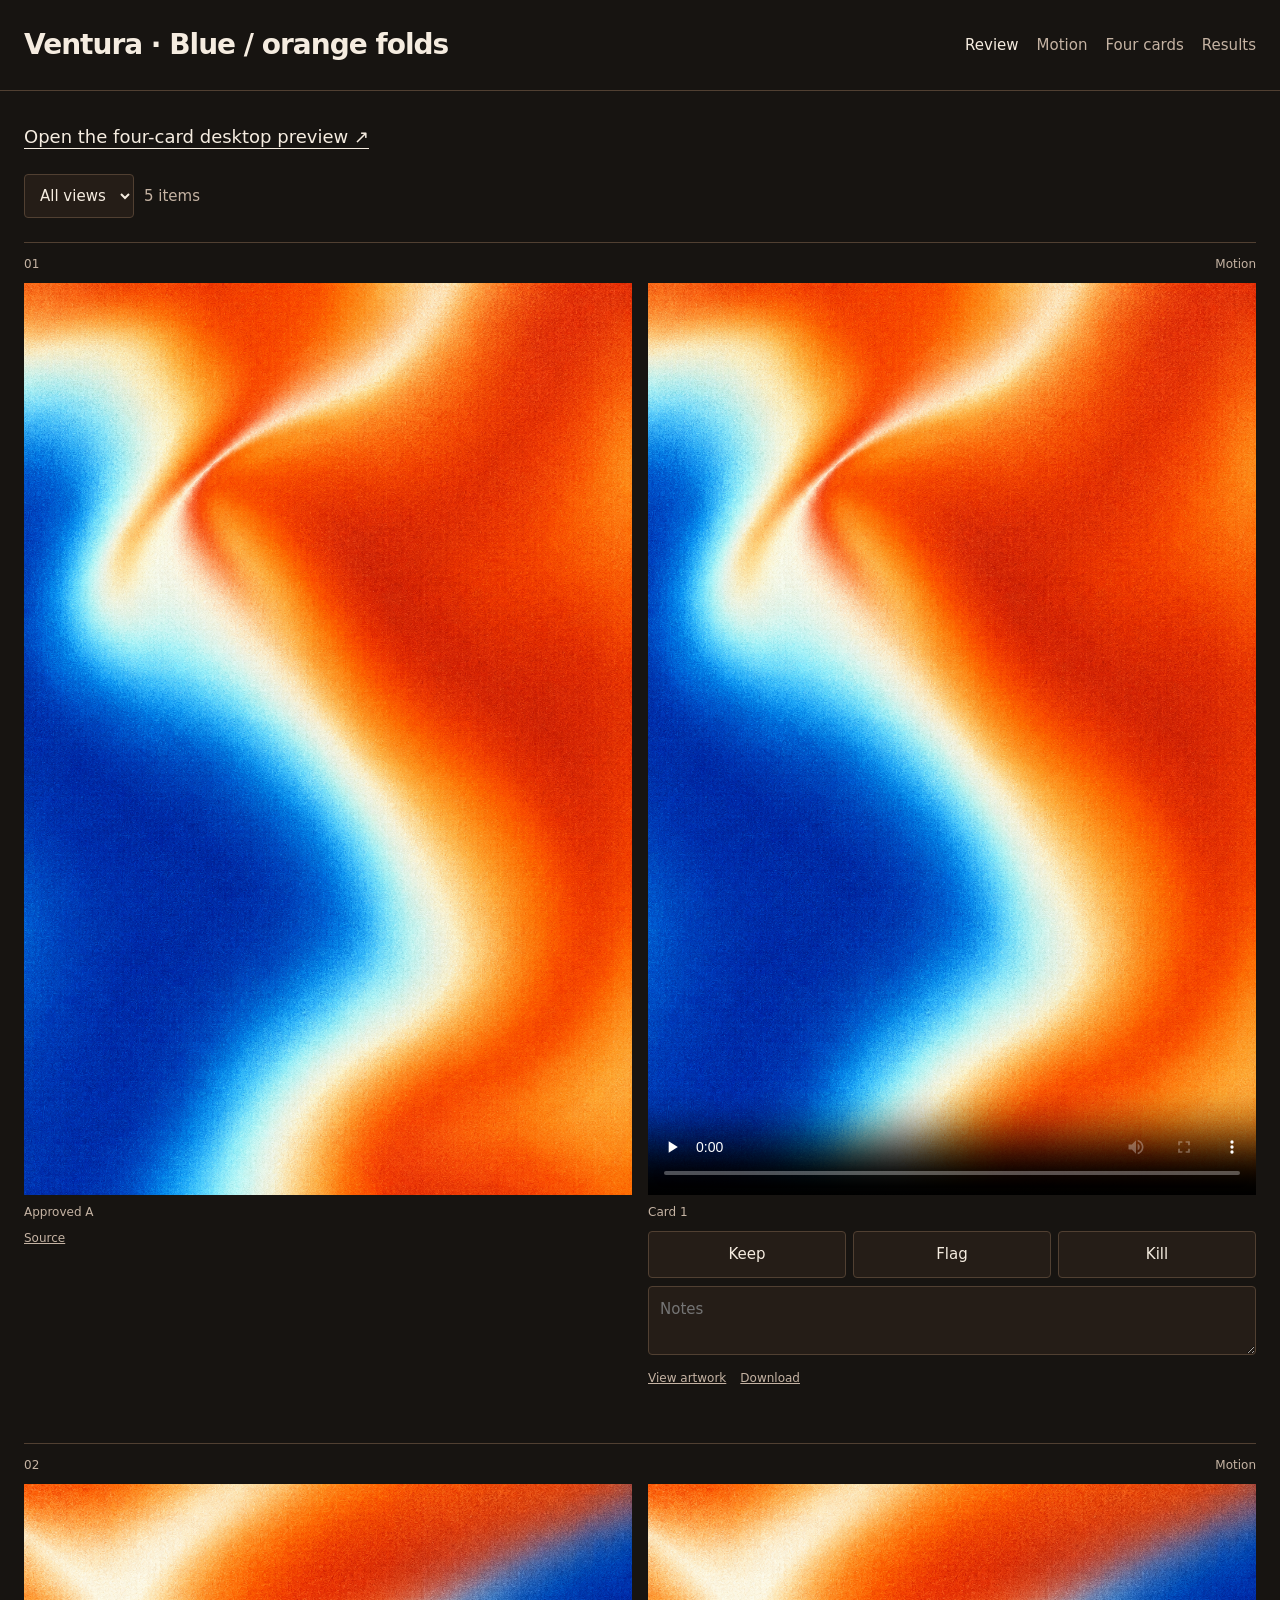
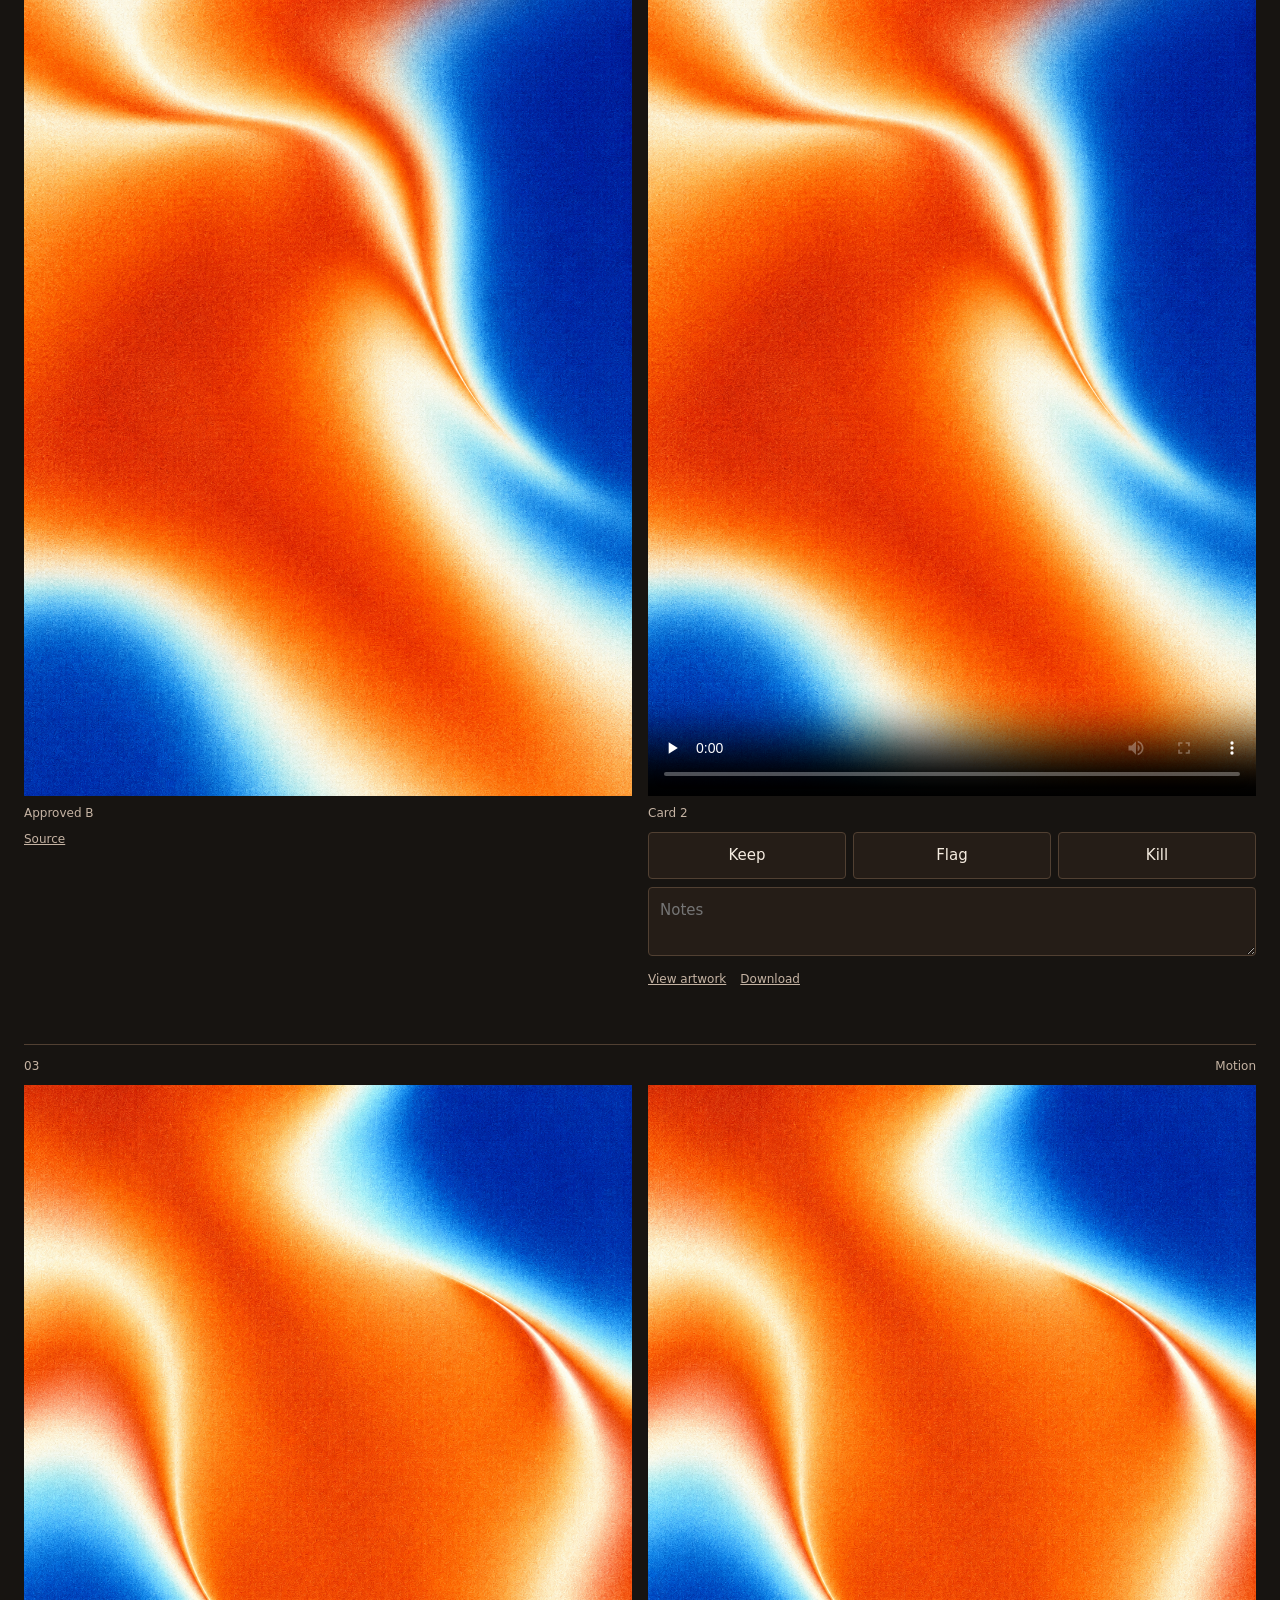
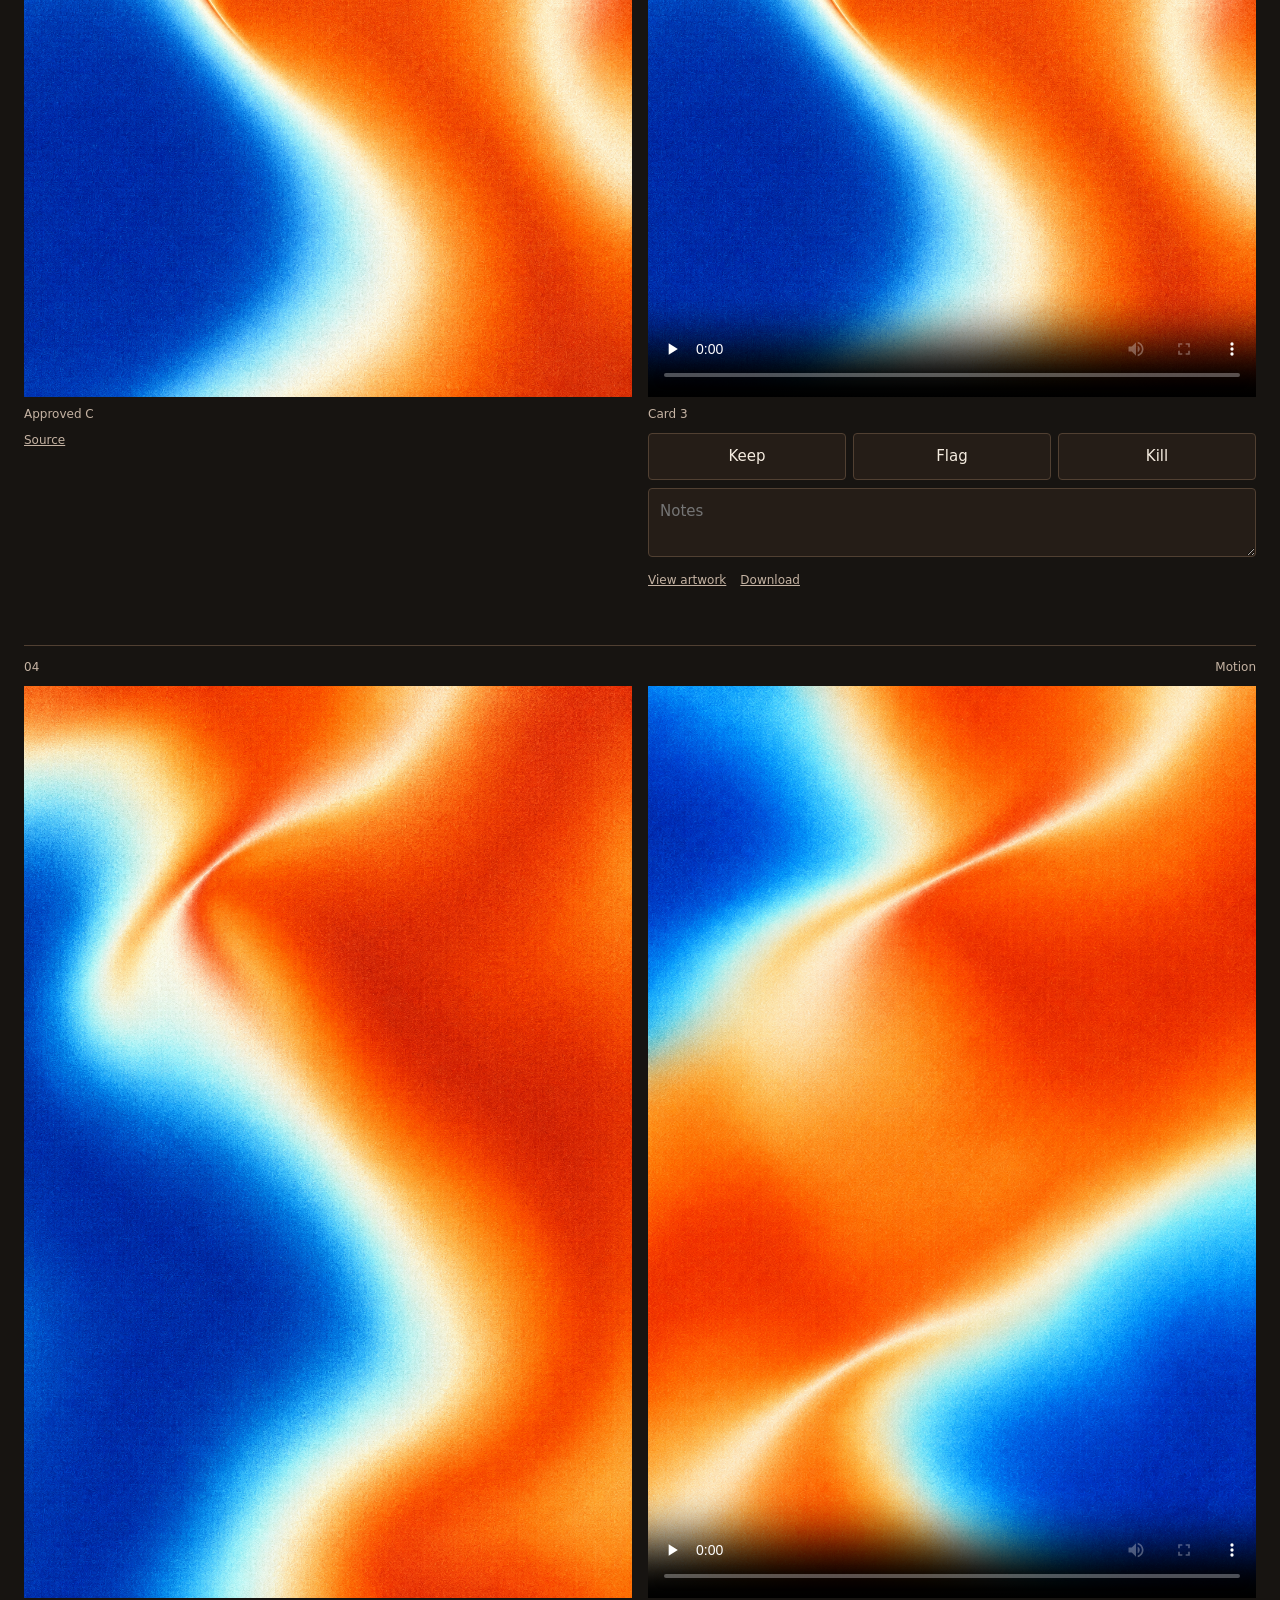
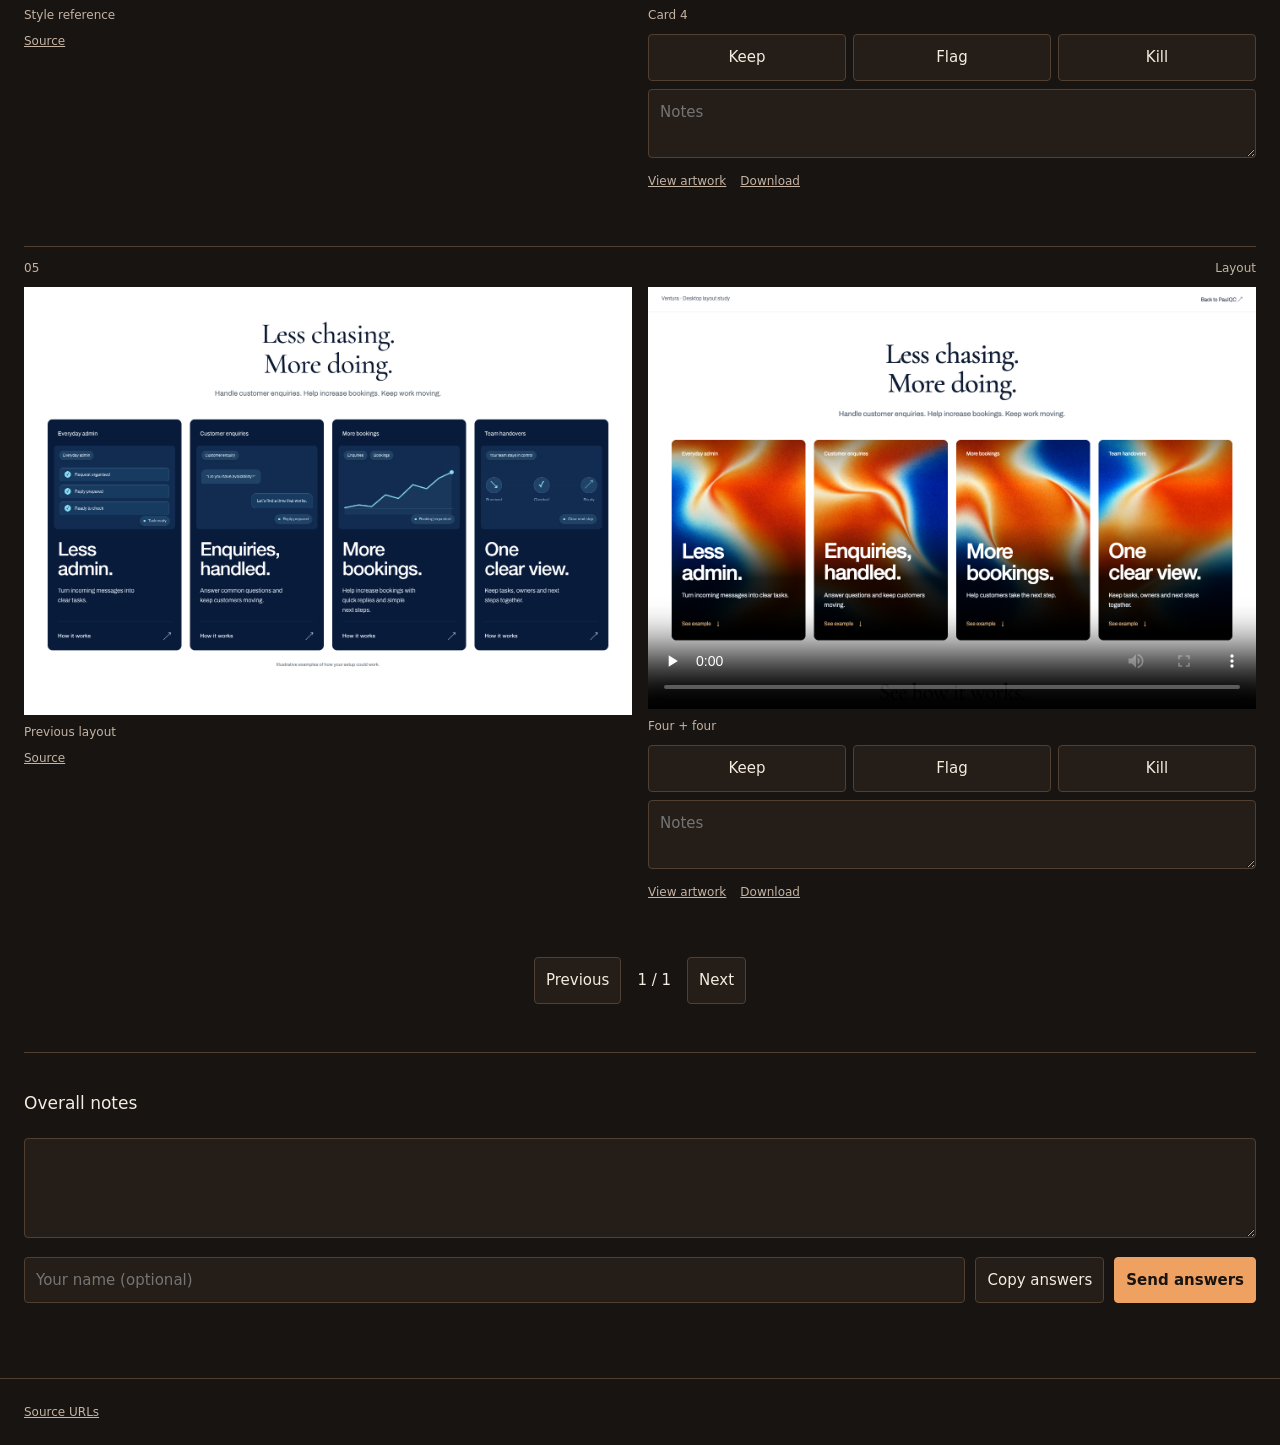
==== index.html @ 67760bbe "Review four orange cards and four separate animated example rows" ====
<!doctype html><html lang="en"><head><meta charset="utf-8"><meta name="viewport" content="width=device-width,initial-scale=1"><meta name="robots" content="noindex,nofollow"><title>PaulQC</title><link rel="icon" href="favicon.svg"><link rel="stylesheet" href="style.css?v=orange-four-1"></head><body><header><h1 id="title">PaulQC</h1><nav><a href="index.html" aria-current="page">Review</a><a href="index.html?view=motion">Motion</a><a href="cards/" target="_blank" rel="noopener">Four cards</a><a href="results.html">Results</a></nav></header><main><p class="preview-link"><a href="cards/">Open the four-card desktop preview ↗</a></p><div class="toolbar"><select id="brand" aria-label="View"><option value="">All views</option></select><span id="count" class="muted"></span></div><div class="grid" id="items"></div><div class="pager"><button id="prev">Previous</button><span id="page"></span><button id="next">Next</button></div><section class="submit"><h2>Overall notes</h2><textarea id="overall" aria-label="Overall notes"></textarea><div class="send-row"><input id="name" aria-label="Your name (optional)" placeholder="Your name (optional)"><button id="copy">Copy answers</button><button id="send">Send answers</button></div><p id="status" class="status" role="status"></p><textarea id="copy-fallback" hidden readonly aria-label="Copy these answers"></textarea></section></main><footer><a href="sources.csv" download>Source URLs</a></footer><script src="config.js"></script><script src="app.js?v=orange-four-1"></script></body></html>
---- style.css ----
:root{--bg:#171411;--fg:#f5ece0;--panel:#251d17;--line:#514032;--mut:#c5b3a3;--accent:#efa161;--amber:#ffc866}*{box-sizing:border-box}body{margin:0;background:var(--bg);color:var(--fg);font:15px/1.5 system-ui,sans-serif}a{color:inherit}header,main,footer{max-width:1320px;margin:auto;padding:24px}header{display:flex;gap:20px;align-items:center;justify-content:space-between;border-bottom:1px solid var(--line)}h1{font-size:28px;letter-spacing:-1px;margin:0}nav{display:flex;gap:18px;flex-wrap:wrap}nav a{text-decoration:none;color:var(--mut)}nav a[aria-current]{color:var(--fg)}button,select,input,textarea{font:inherit;color:var(--fg);background:var(--panel);border:1px solid var(--line);border-radius:4px;padding:11px}button{cursor:pointer}button:hover,a:hover{filter:brightness(1.2)}button:focus-visible,a:focus-visible,input:focus-visible,textarea:focus-visible{outline:2px solid var(--accent);outline-offset:3px}.toolbar{display:flex;gap:10px;flex-wrap:wrap;align-items:center;margin:0 0 24px}.toolbar input{flex:1;min-width:180px}.grid{display:grid;grid-template-columns:repeat(3,minmax(0,1fr));gap:28px 20px}.item{min-width:0;border-top:1px solid var(--line);padding-top:12px}.number{font-size:12px;color:var(--mut);display:flex;justify-content:space-between;margin-bottom:10px}.variants{display:grid;grid-template-columns:repeat(var(--cols,1),minmax(0,1fr));gap:16px}.variant{min-width:0}.variant img,.variant video{width:100%;height:auto;display:block;background:#080d16}.variant video{aspect-ratio:var(--ratio,9/16);object-fit:contain}.variant .label{font-size:12px;color:var(--mut);margin:8px 0}.controls{display:flex;gap:7px;margin-top:10px}.controls button{flex:1;padding:11px 2px}.controls [aria-pressed=true]{background:var(--fg);color:var(--bg);border-color:var(--fg)}textarea{width:100%;resize:vertical;margin-top:8px;min-height:46px}.has-note{border-color:var(--amber)}.source{font-size:12px;color:var(--mut);display:flex;gap:14px;margin:8px 0}.pager{display:flex;justify-content:center;gap:16px;align-items:center;margin:30px 0}.submit{margin-top:48px;border-top:1px solid var(--line);padding-top:24px}.submit h2{font-size:17px;font-weight:500}.submit textarea{min-height:100px}.send-row{display:flex;gap:10px;margin-top:12px;flex-wrap:wrap}.send-row input{flex:1}#send{background:var(--accent);border-color:var(--accent);color:var(--bg);font-weight:650}.status{min-height:25px;font-size:13px;color:var(--mut)}.badge{display:inline-block;font-size:11px;border:1px solid var(--line);padding:3px 7px;margin-right:5px;color:var(--mut)}.analysis{font-size:14px}.analysis h2{font-size:18px;margin-bottom:8px}.analysis p{color:#ccd4df}.research{max-width:900px}.research h2{margin-top:40px}.research p,.research li{color:#d3dae3}.research .lead{font-size:28px;line-height:1.3;color:var(--fg)}.research .shirt{max-width:450px;width:100%;height:auto;float:right;margin:0 0 25px 30px}.research table,.results table{width:100%;border-collapse:collapse;margin:20px 0;font-size:14px}.research th,.research td,.results td,.results th{text-align:left;padding:12px;border-bottom:1px solid var(--line);vertical-align:top}.result-note{color:var(--amber);white-space:pre-wrap}.person{margin:35px 0}.muted{color:var(--mut)}.error{color:var(--amber)}.empty{padding:40px;border:1px solid var(--line)}footer{font-size:12px;color:var(--mut);border-top:1px solid var(--line)}[hidden]{display:none!important}@media(min-width:900px){.item:has(.variants[style*="--cols:2"]){grid-column:span 2}.item:has(.variants[style*="--cols:3"]){grid-column:span 3}}@media(max-width:800px){.grid{grid-template-columns:repeat(2,minmax(0,1fr))}header{align-items:flex-start}nav{font-size:13px;gap:10px}.research .shirt{float:none;margin:0}}@media(max-width:560px){.grid,.variants{grid-template-columns:1fr}header,main,footer{padding:18px}header{display:block}nav{margin-top:14px}.toolbar>*{width:100%}.send-row>*{width:100%}h1{font-size:25px}.research table{font-size:12px}.research td,.research th{padding:8px}.research .lead{font-size:23px}}

.grid { display: block; }
.item { margin-bottom: 48px; }

.motion-actions { display:flex; margin-bottom:16px; }

.preview-link{margin:8px 0 24px}.preview-link a{color:inherit;font-size:18px;text-underline-offset:5px}
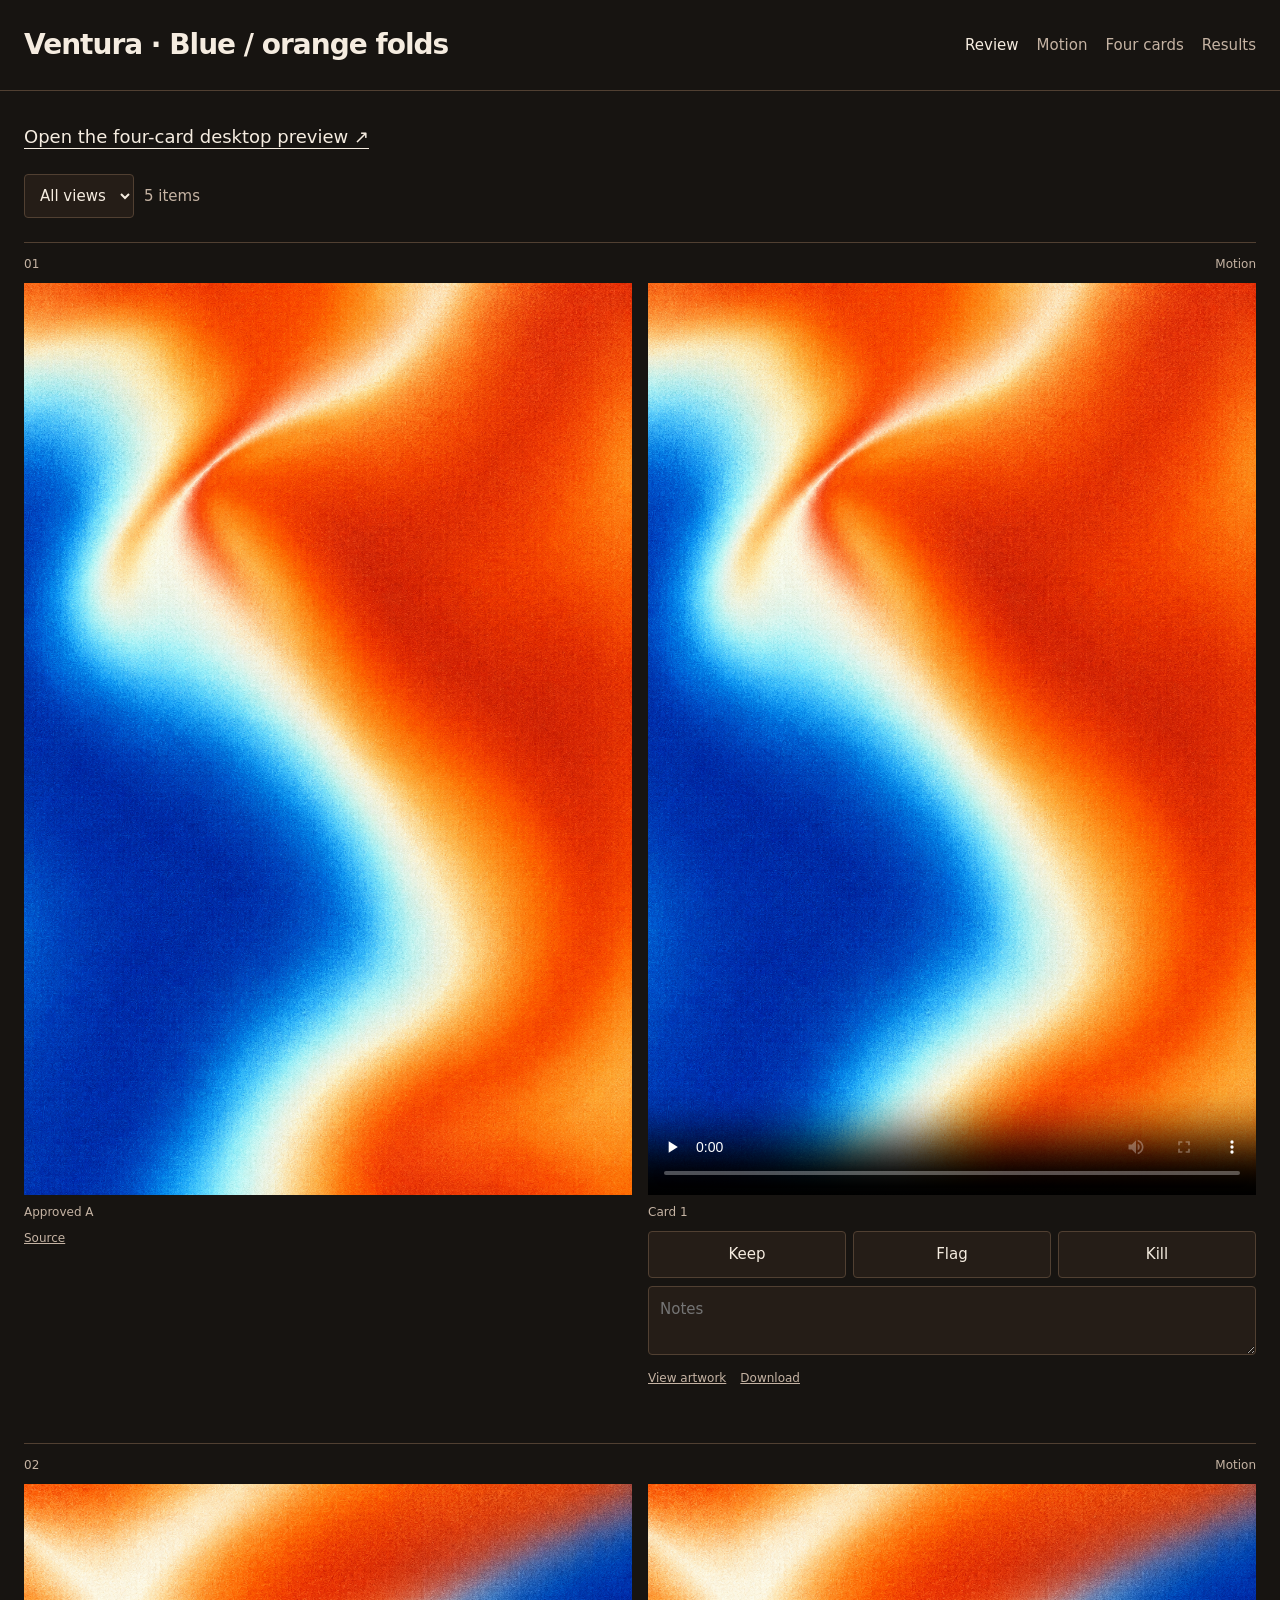
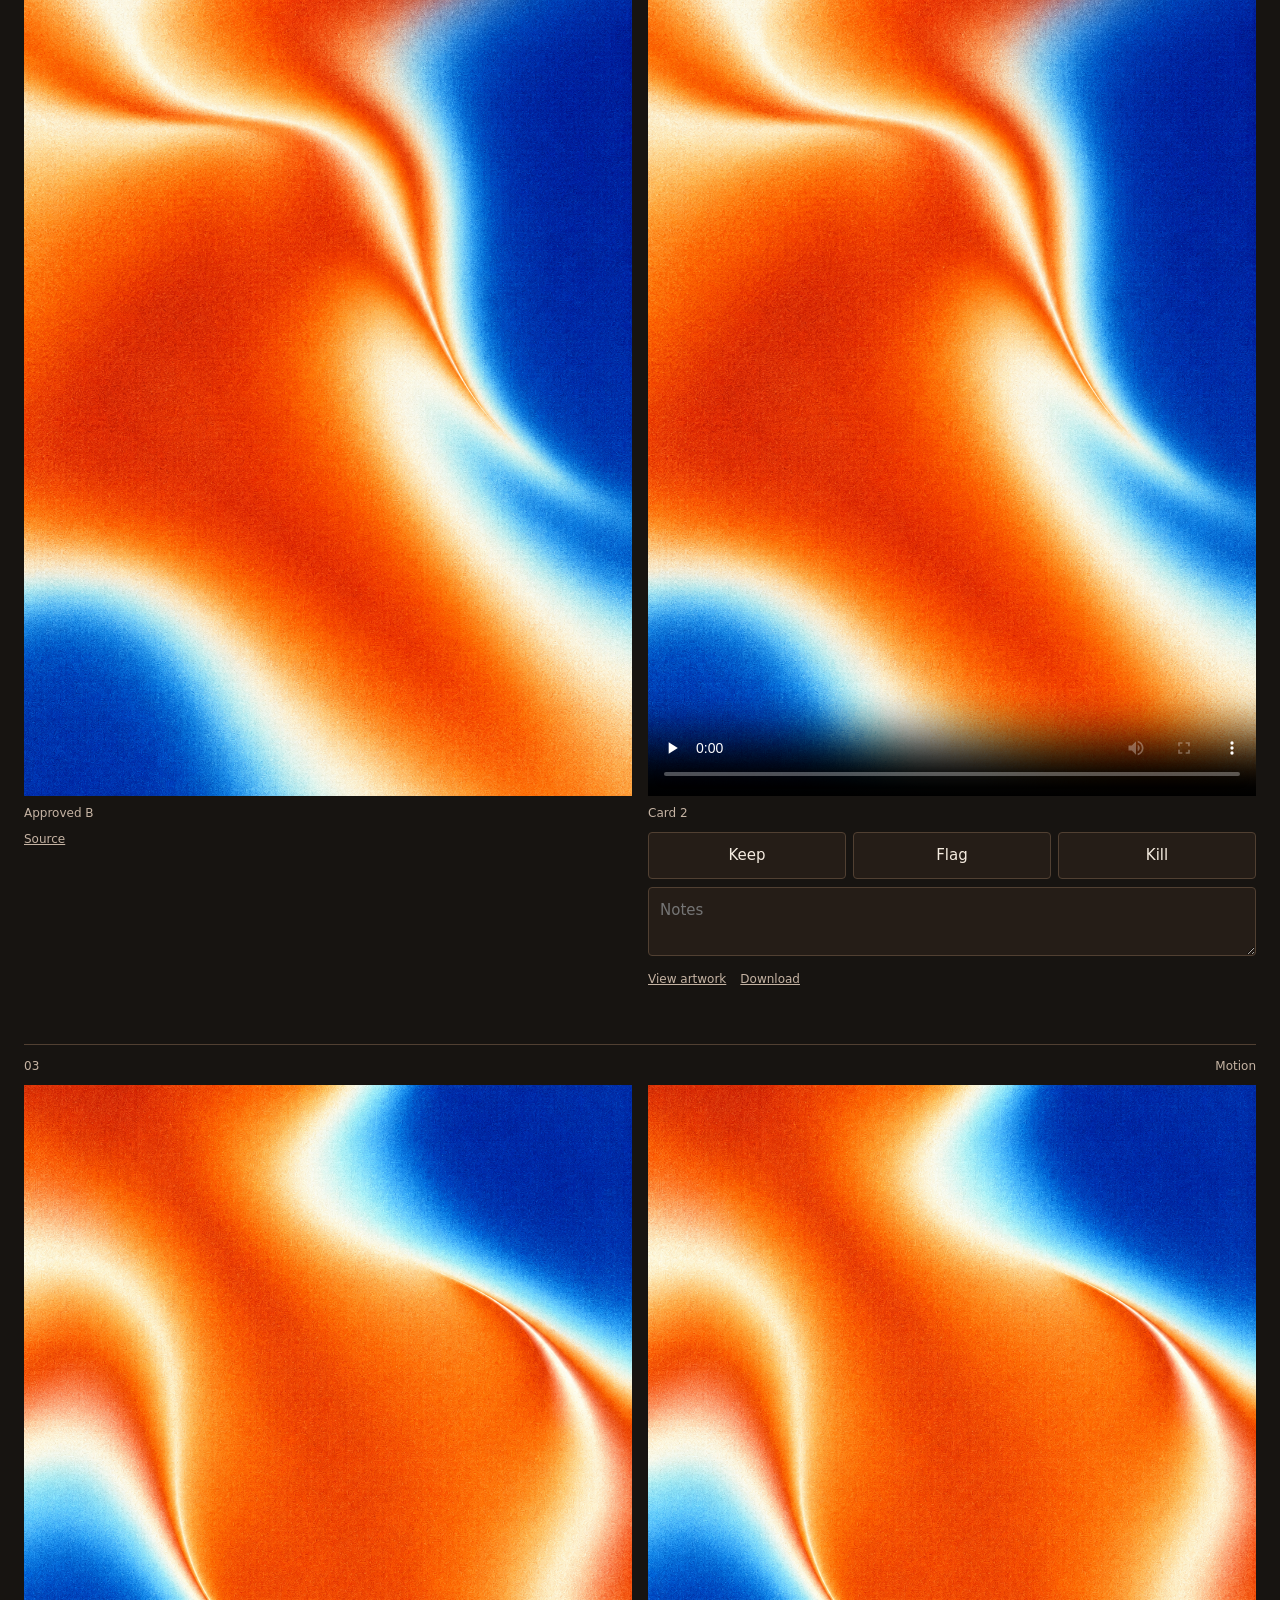
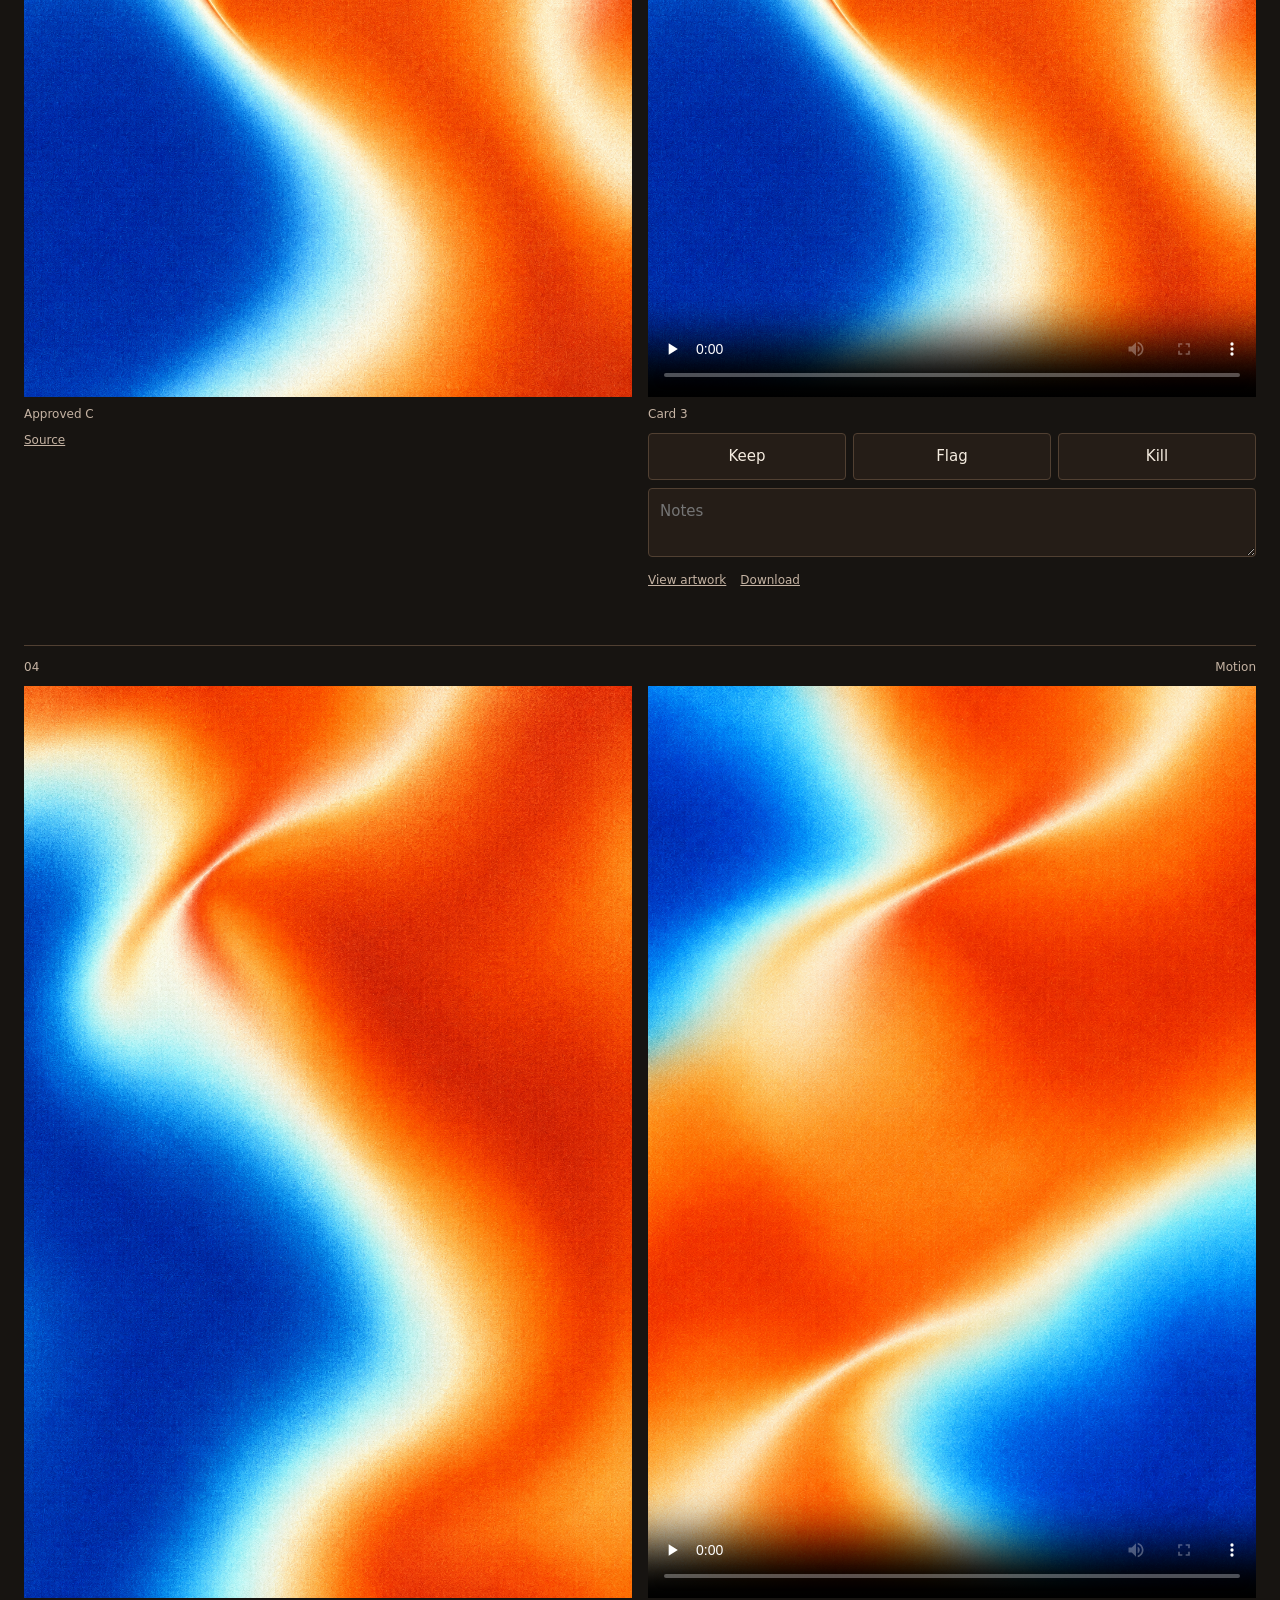
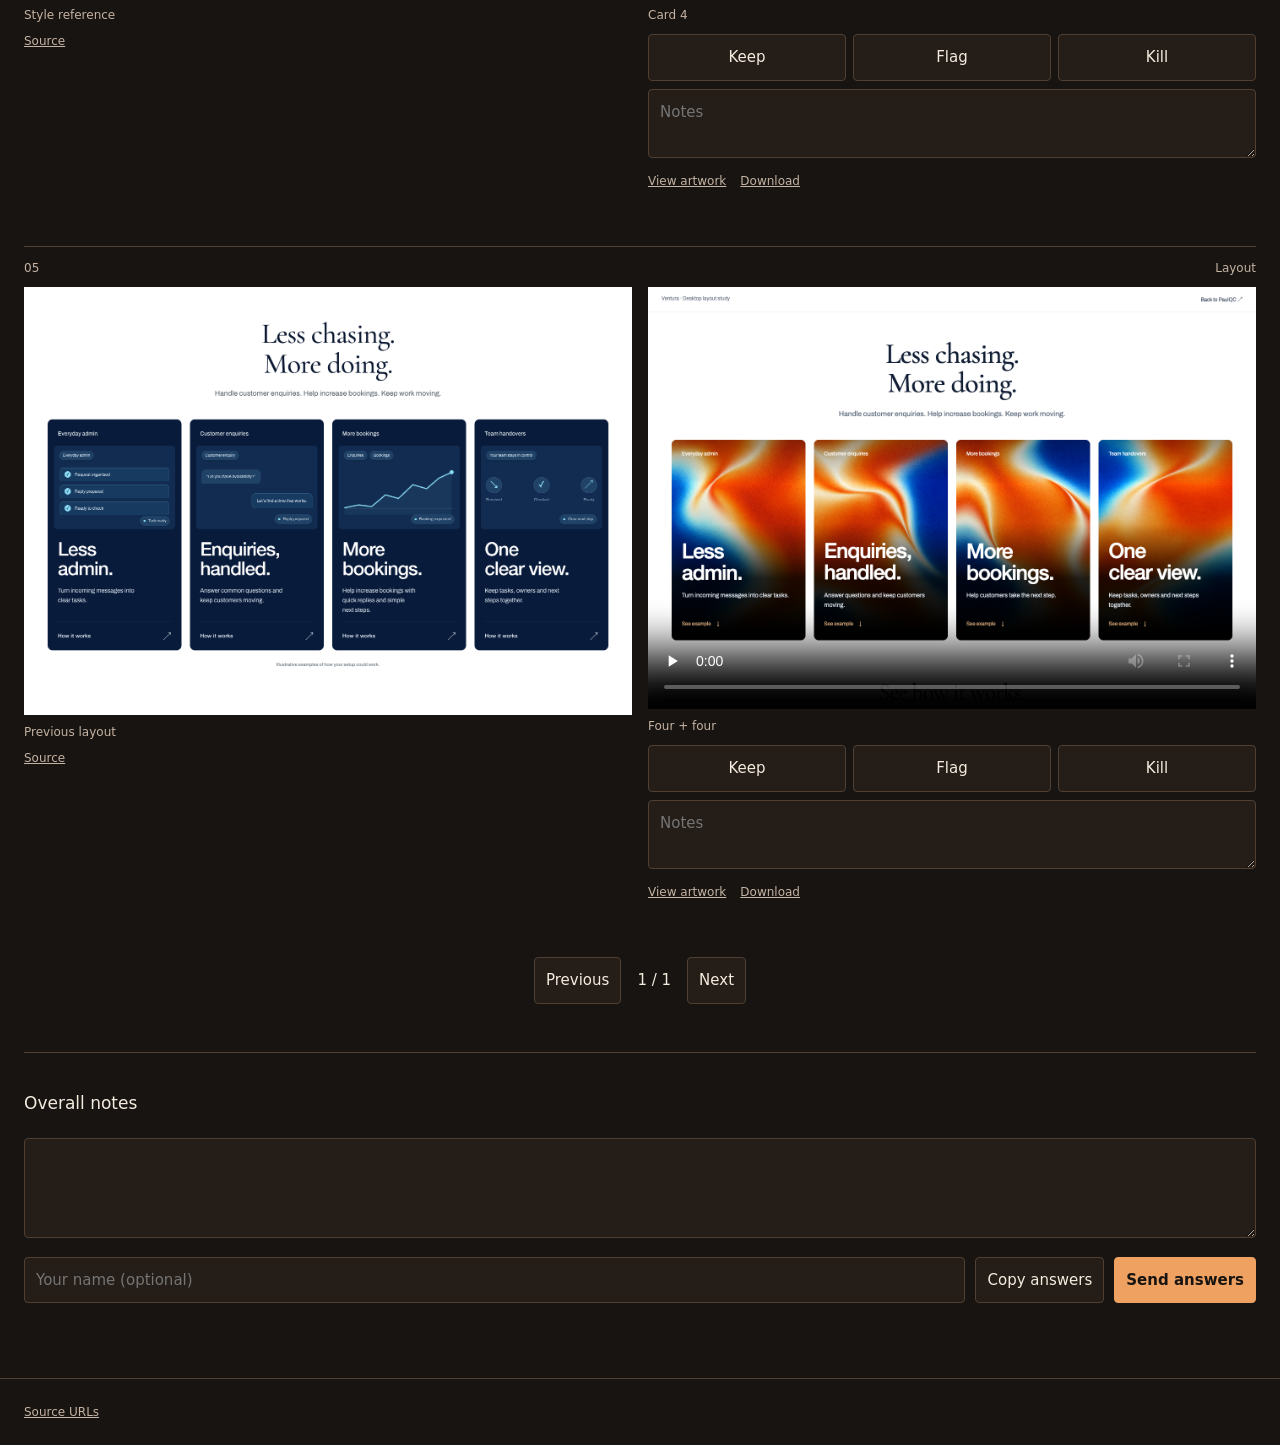
==== commit 6435d1f4: "Replace handover arrow animation with a clear task summary" ====
--- a/index.html
+++ b/index.html
@@ -1 +1 @@
-<!doctype html><html lang="en"><head><meta charset="utf-8"><meta name="viewport" content="width=device-width,initial-scale=1"><meta name="robots" content="noindex,nofollow"><title>PaulQC</title><link rel="icon" href="favicon.svg"><link rel="stylesheet" href="style.css?v=orange-four-1"></head><body><header><h1 id="title">PaulQC</h1><nav><a href="index.html" aria-current="page">Review</a><a href="index.html?view=motion">Motion</a><a href="cards/" target="_blank" rel="noopener">Four cards</a><a href="results.html">Results</a></nav></header><main><p class="preview-link"><a href="cards/">Open the four-card desktop preview ↗</a></p><div class="toolbar"><select id="brand" aria-label="View"><option value="">All views</option></select><span id="count" class="muted"></span></div><div class="grid" id="items"></div><div class="pager"><button id="prev">Previous</button><span id="page"></span><button id="next">Next</button></div><section class="submit"><h2>Overall notes</h2><textarea id="overall" aria-label="Overall notes"></textarea><div class="send-row"><input id="name" aria-label="Your name (optional)" placeholder="Your name (optional)"><button id="copy">Copy answers</button><button id="send">Send answers</button></div><p id="status" class="status" role="status"></p><textarea id="copy-fallback" hidden readonly aria-label="Copy these answers"></textarea></section></main><footer><a href="sources.csv" download>Source URLs</a></footer><script src="config.js"></script><script src="app.js?v=orange-four-1"></script></body></html>
+<!doctype html><html lang="en"><head><meta charset="utf-8"><meta name="viewport" content="width=device-width,initial-scale=1"><meta name="robots" content="noindex,nofollow"><title>PaulQC</title><link rel="icon" href="favicon.svg"><link rel="stylesheet" href="style.css?v=task-panel-2"></head><body><header><h1 id="title">PaulQC</h1><nav><a href="index.html" aria-current="page">Review</a><a href="index.html?view=motion">Motion</a><a href="cards/" target="_blank" rel="noopener">Four cards</a><a href="results.html">Results</a></nav></header><main><p class="preview-link"><a href="cards/">Open the four-card desktop preview ↗</a></p><div class="toolbar"><select id="brand" aria-label="View"><option value="">All views</option></select><span id="count" class="muted"></span></div><div class="grid" id="items"></div><div class="pager"><button id="prev">Previous</button><span id="page"></span><button id="next">Next</button></div><section class="submit"><h2>Overall notes</h2><textarea id="overall" aria-label="Overall notes"></textarea><div class="send-row"><input id="name" aria-label="Your name (optional)" placeholder="Your name (optional)"><button id="copy">Copy answers</button><button id="send">Send answers</button></div><p id="status" class="status" role="status"></p><textarea id="copy-fallback" hidden readonly aria-label="Copy these answers"></textarea></section></main><footer><a href="sources.csv" download>Source URLs</a></footer><script src="config.js"></script><script src="app.js?v=task-panel-2"></script></body></html>
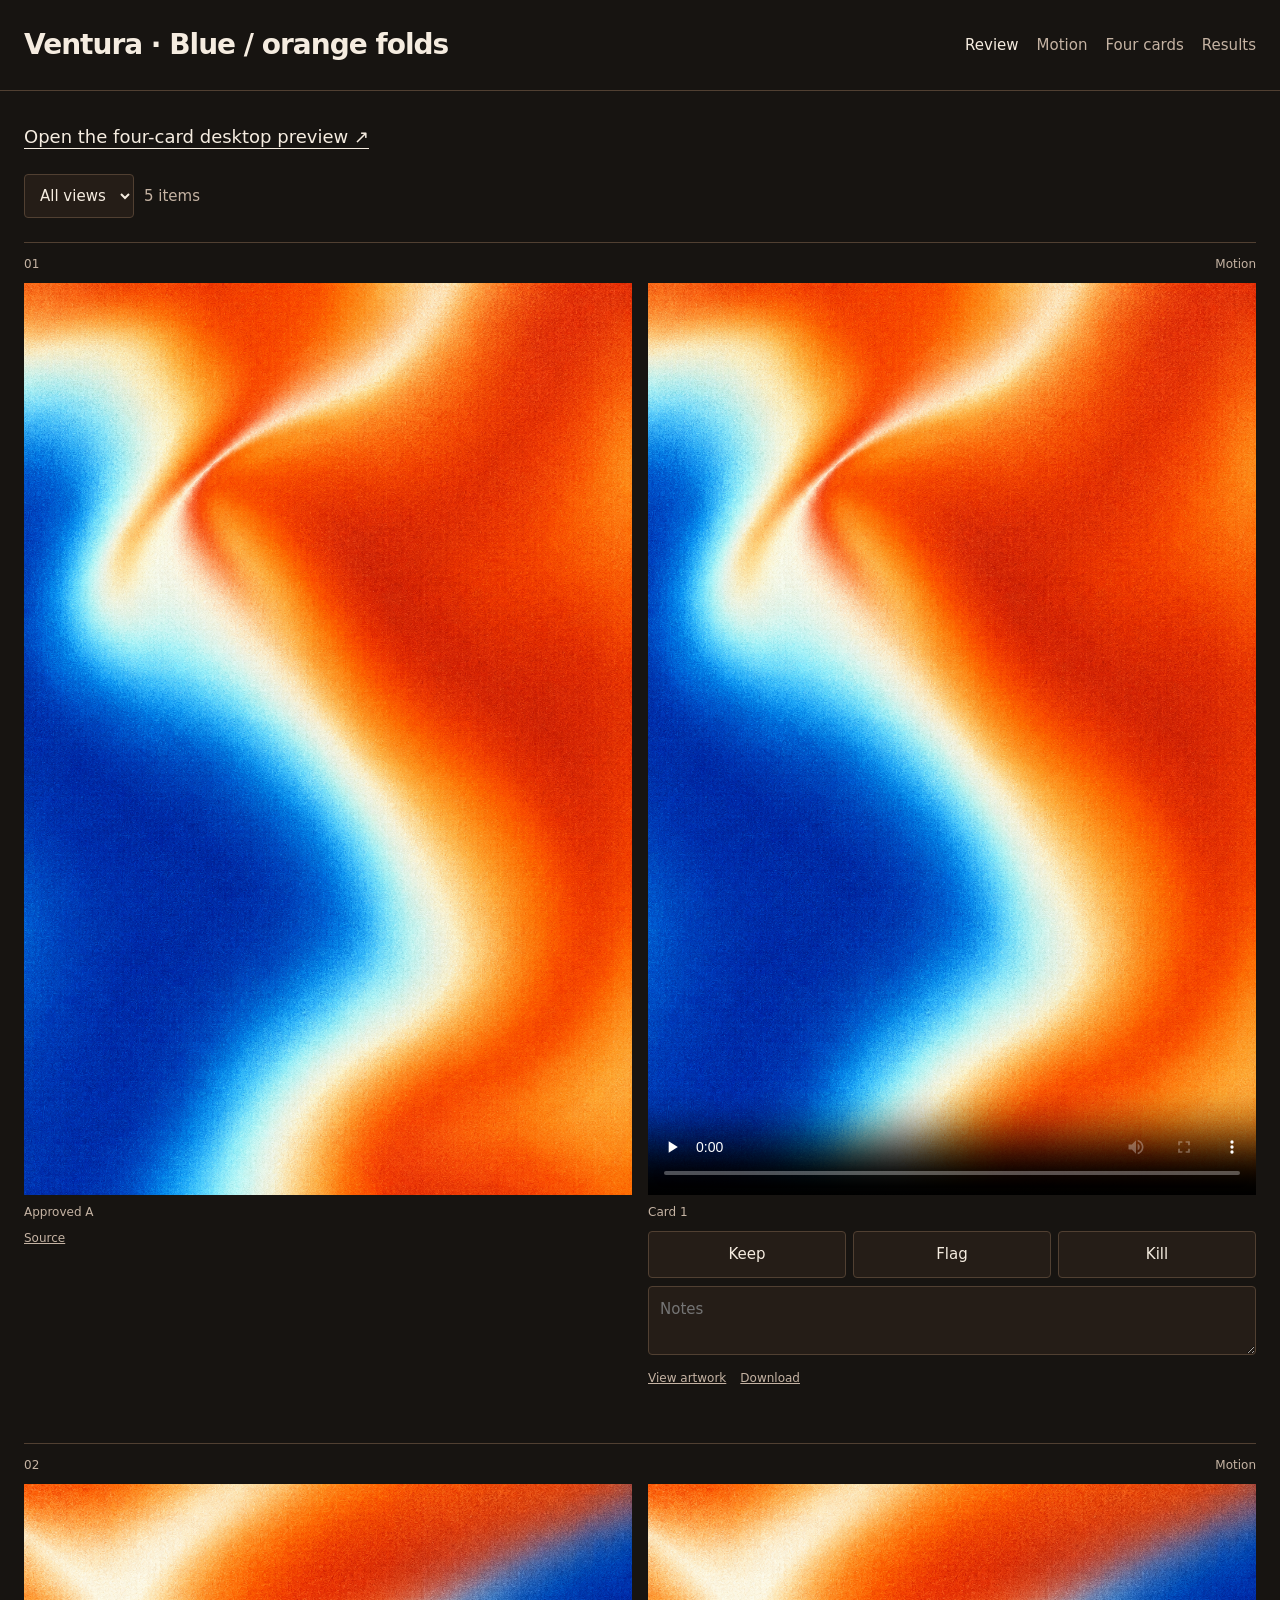
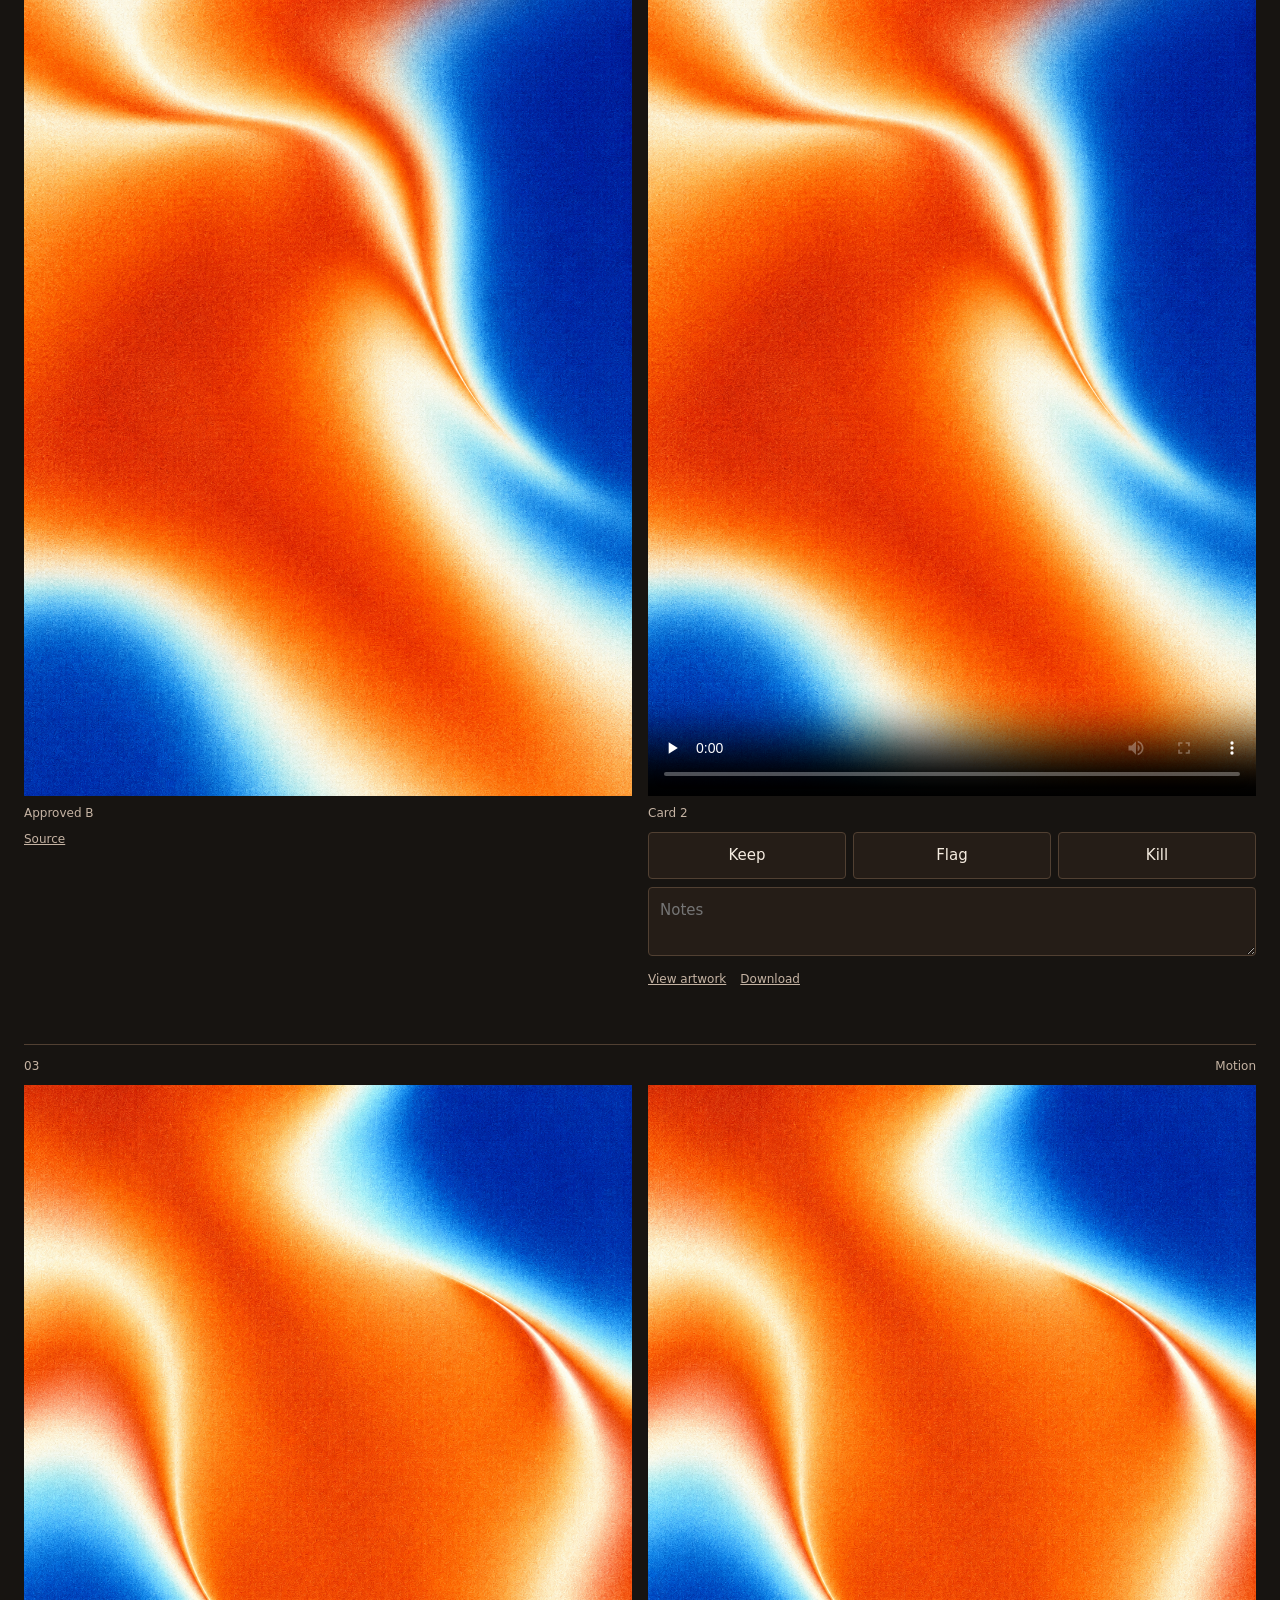
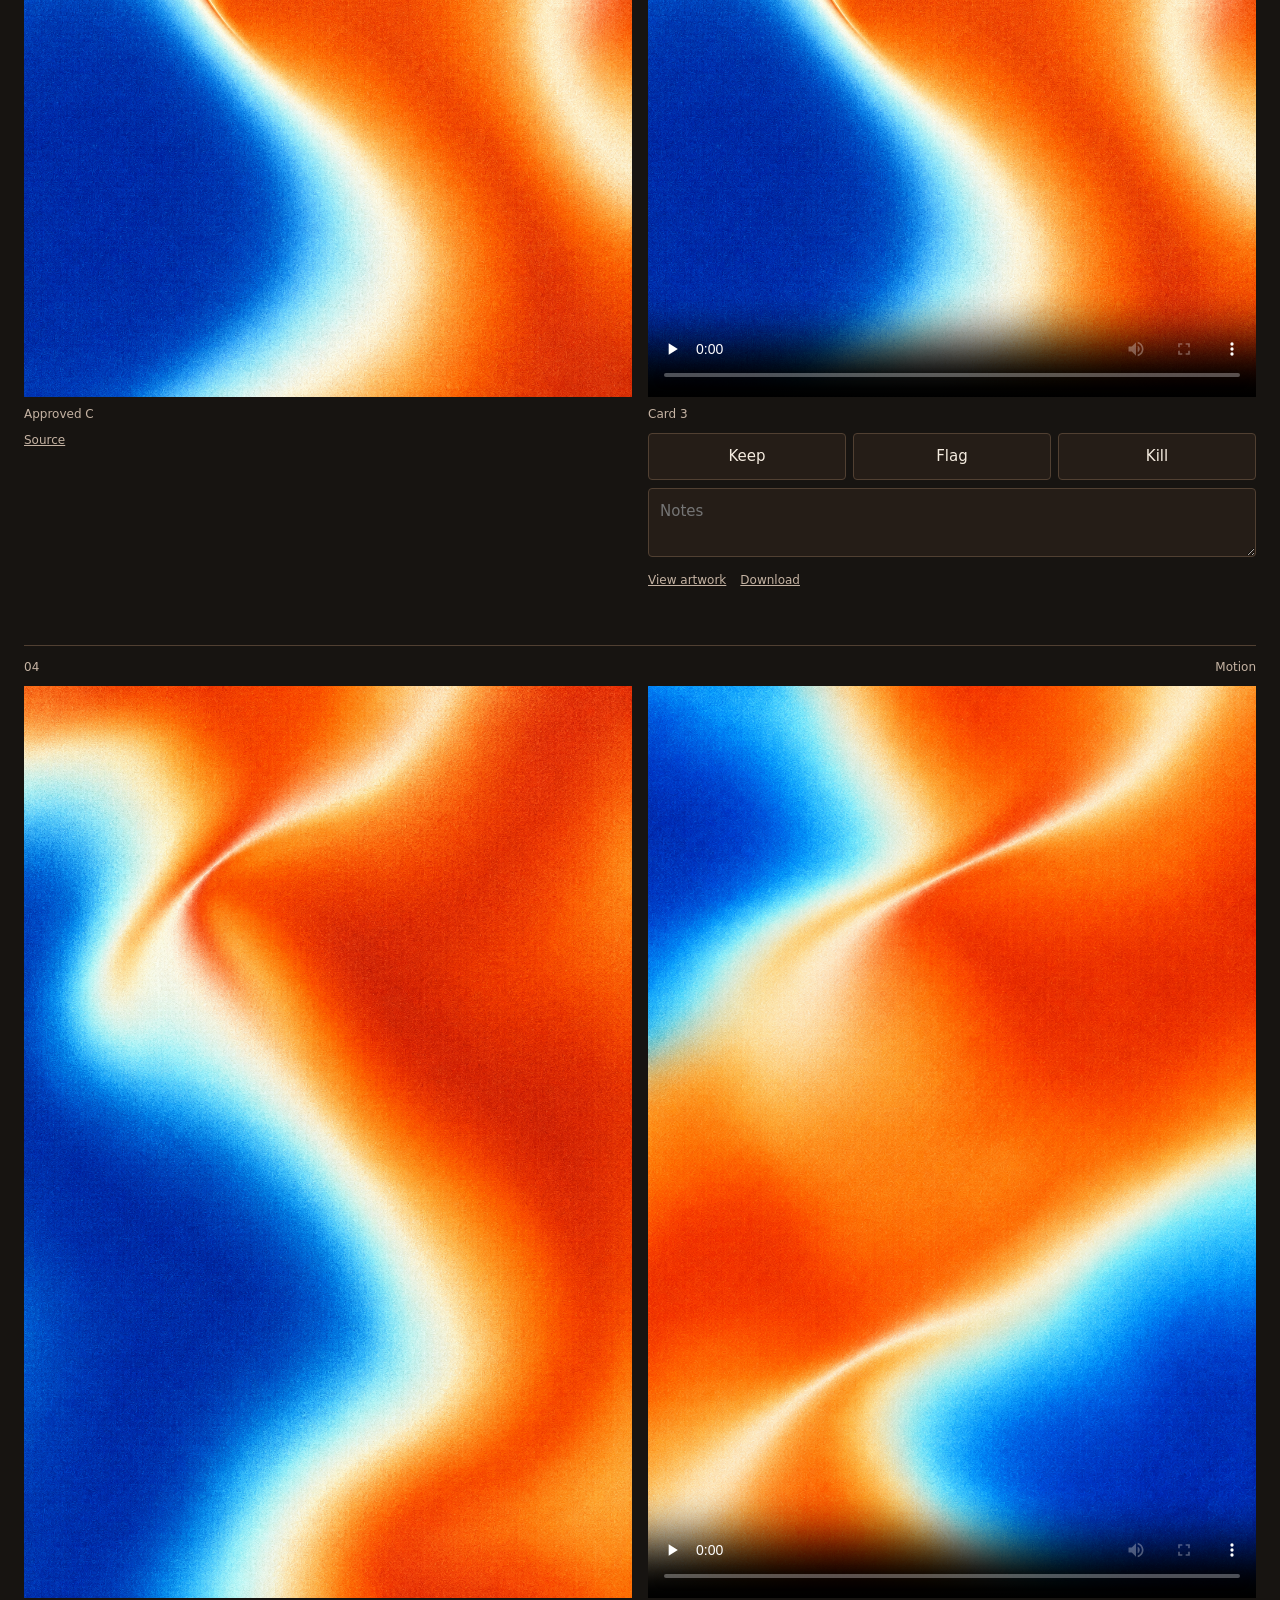
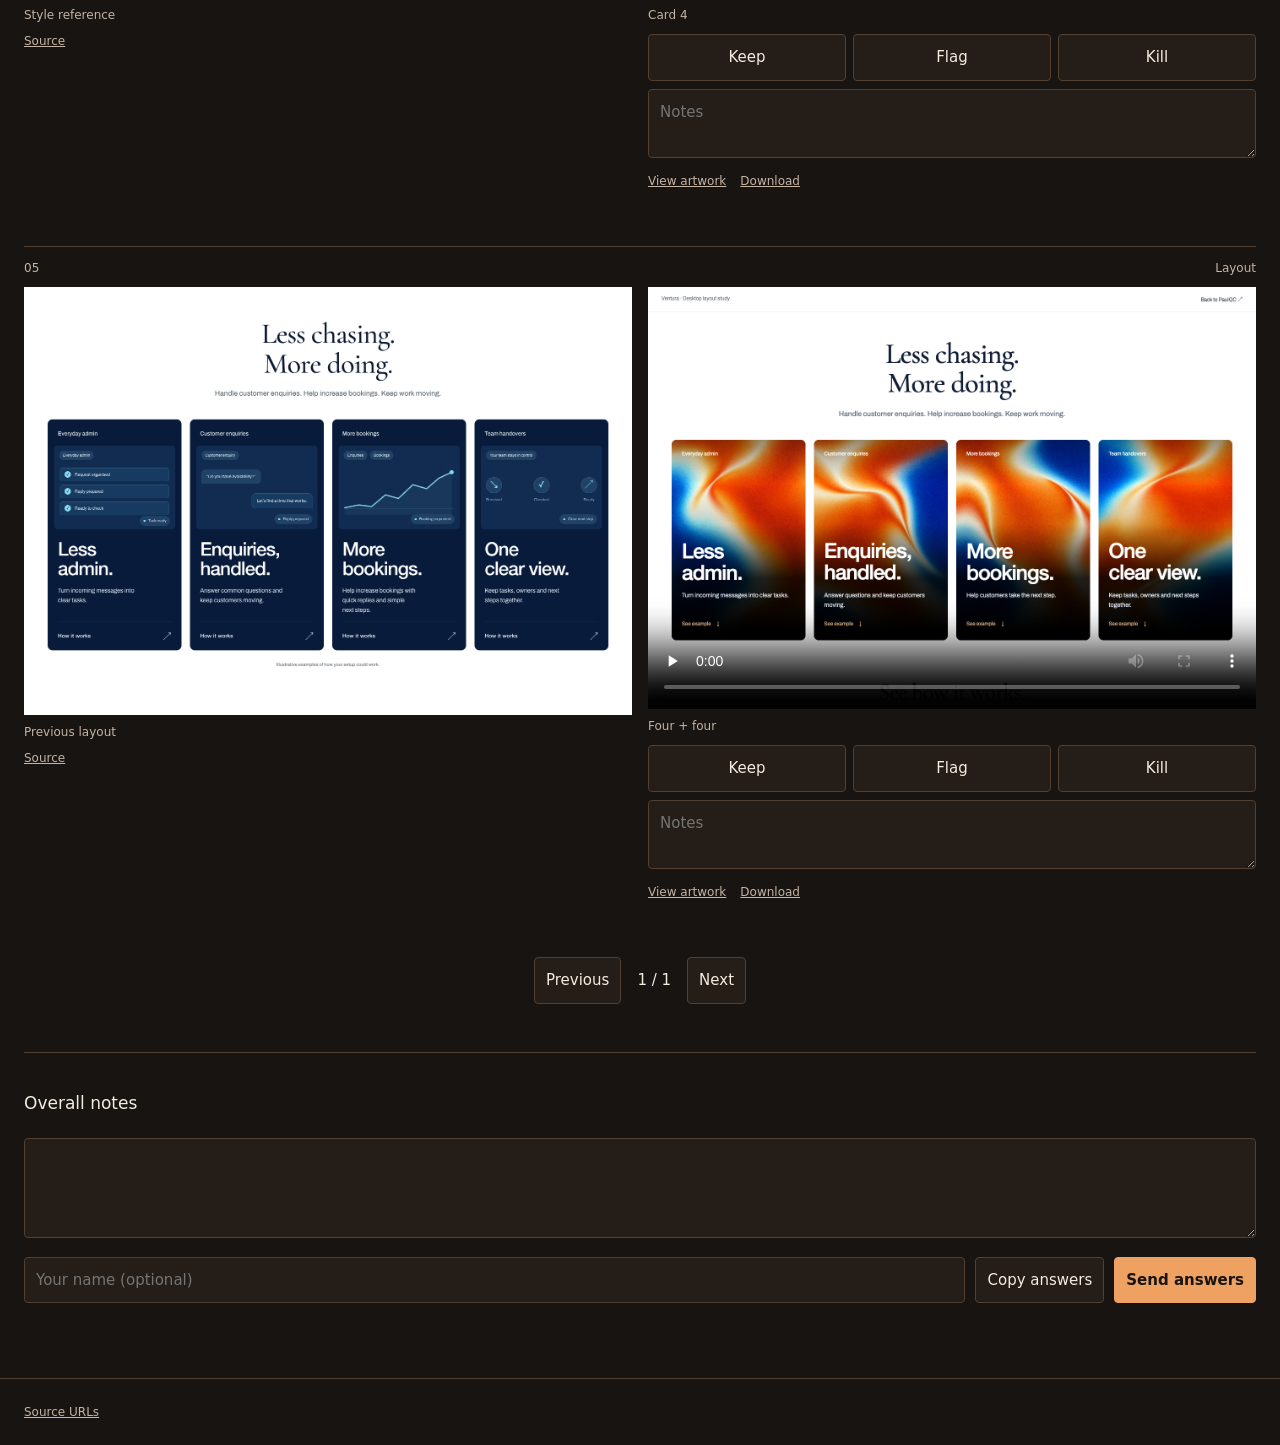
==== commit c635b940: "Adapt sorting bar animation with original Ventura content" ====
--- a/index.html
+++ b/index.html
@@ -1 +1 @@
-<!doctype html><html lang="en"><head><meta charset="utf-8"><meta name="viewport" content="width=device-width,initial-scale=1"><meta name="robots" content="noindex,nofollow"><title>PaulQC</title><link rel="icon" href="favicon.svg"><link rel="stylesheet" href="style.css?v=task-panel-2"></head><body><header><h1 id="title">PaulQC</h1><nav><a href="index.html" aria-current="page">Review</a><a href="index.html?view=motion">Motion</a><a href="cards/" target="_blank" rel="noopener">Four cards</a><a href="results.html">Results</a></nav></header><main><p class="preview-link"><a href="cards/">Open the four-card desktop preview ↗</a></p><div class="toolbar"><select id="brand" aria-label="View"><option value="">All views</option></select><span id="count" class="muted"></span></div><div class="grid" id="items"></div><div class="pager"><button id="prev">Previous</button><span id="page"></span><button id="next">Next</button></div><section class="submit"><h2>Overall notes</h2><textarea id="overall" aria-label="Overall notes"></textarea><div class="send-row"><input id="name" aria-label="Your name (optional)" placeholder="Your name (optional)"><button id="copy">Copy answers</button><button id="send">Send answers</button></div><p id="status" class="status" role="status"></p><textarea id="copy-fallback" hidden readonly aria-label="Copy these answers"></textarea></section></main><footer><a href="sources.csv" download>Source URLs</a></footer><script src="config.js"></script><script src="app.js?v=task-panel-2"></script></body></html>
+<!doctype html><html lang="en"><head><meta charset="utf-8"><meta name="viewport" content="width=device-width,initial-scale=1"><meta name="robots" content="noindex,nofollow"><title>PaulQC</title><link rel="icon" href="favicon.svg"><link rel="stylesheet" href="style.css?v=sorting-bars-3"></head><body><header><h1 id="title">PaulQC</h1><nav><a href="index.html" aria-current="page">Review</a><a href="index.html?view=motion">Motion</a><a href="cards/" target="_blank" rel="noopener">Four cards</a><a href="results.html">Results</a></nav></header><main><p class="preview-link"><a href="cards/">Open the four-card desktop preview ↗</a></p><div class="toolbar"><select id="brand" aria-label="View"><option value="">All views</option></select><span id="count" class="muted"></span></div><div class="grid" id="items"></div><div class="pager"><button id="prev">Previous</button><span id="page"></span><button id="next">Next</button></div><section class="submit"><h2>Overall notes</h2><textarea id="overall" aria-label="Overall notes"></textarea><div class="send-row"><input id="name" aria-label="Your name (optional)" placeholder="Your name (optional)"><button id="copy">Copy answers</button><button id="send">Send answers</button></div><p id="status" class="status" role="status"></p><textarea id="copy-fallback" hidden readonly aria-label="Copy these answers"></textarea></section></main><footer><a href="sources.csv" download>Source URLs</a></footer><script src="config.js"></script><script src="app.js?v=sorting-bars-3"></script></body></html>
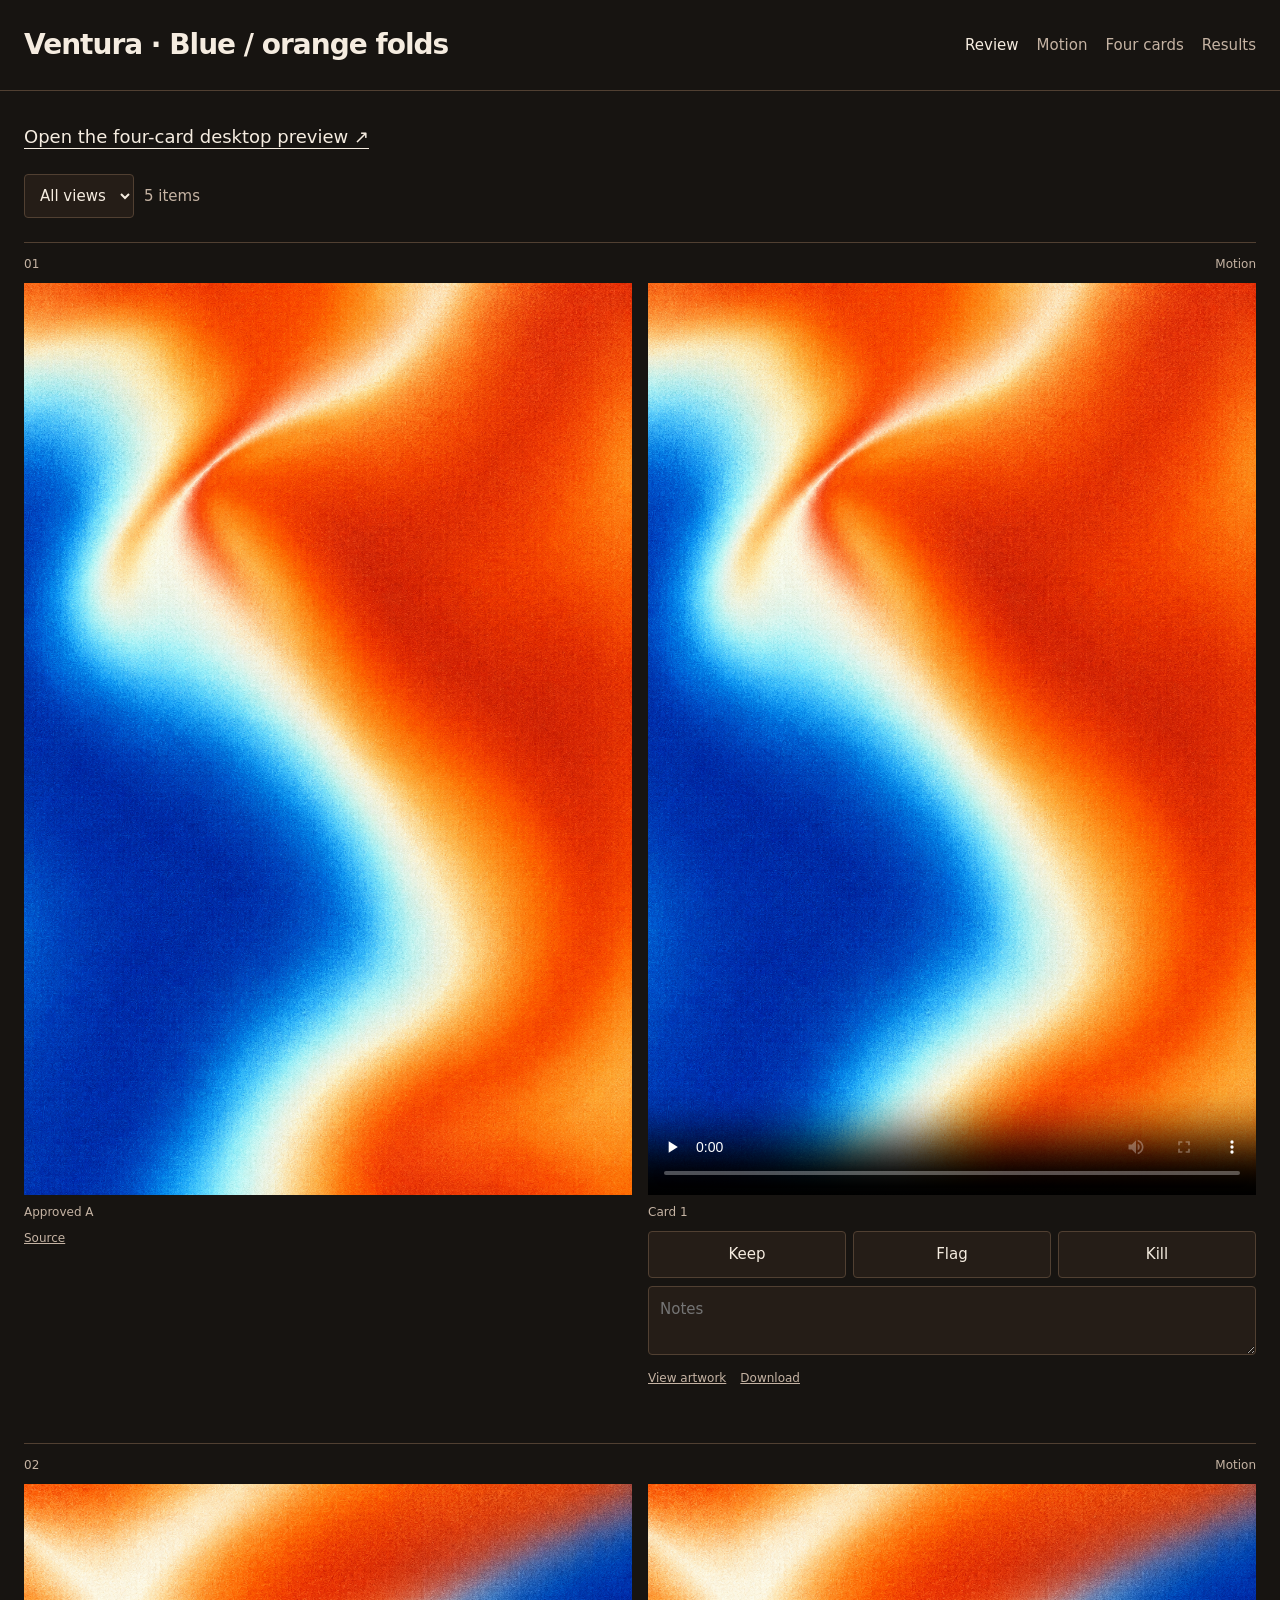
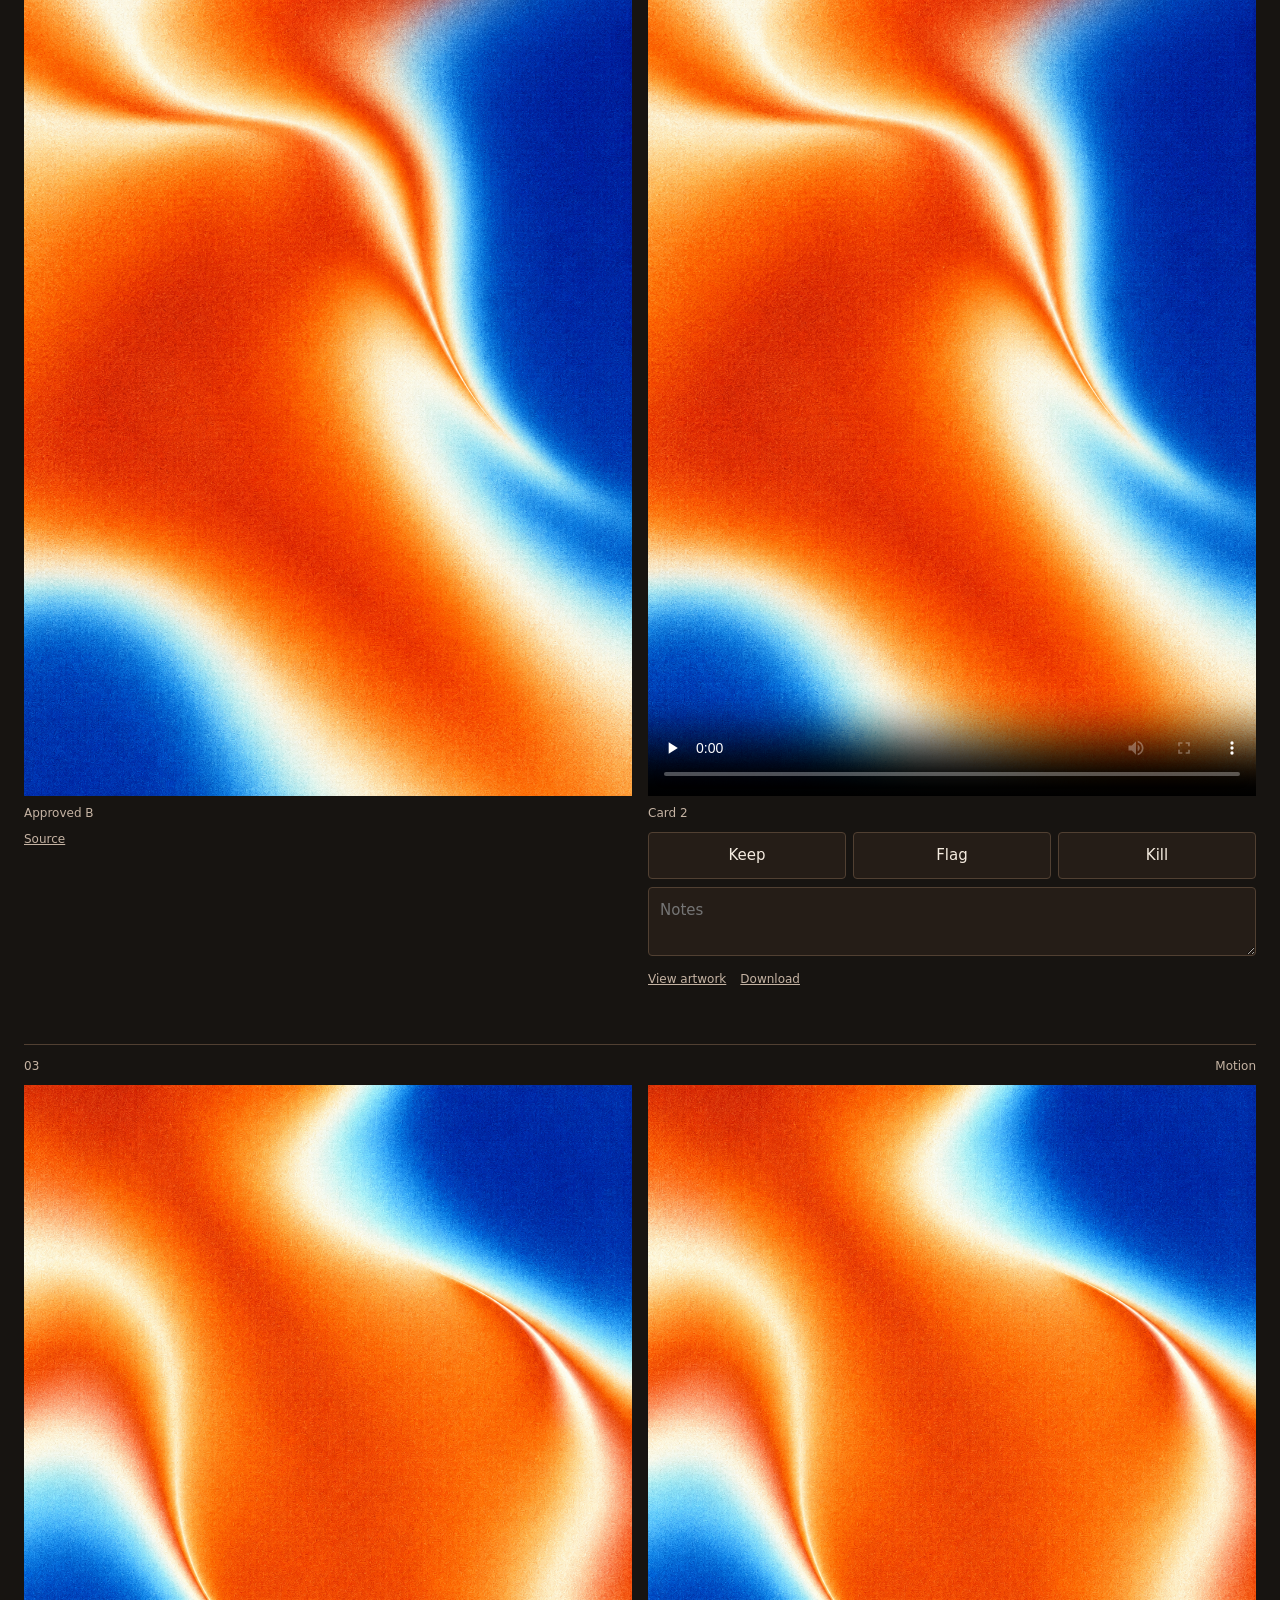
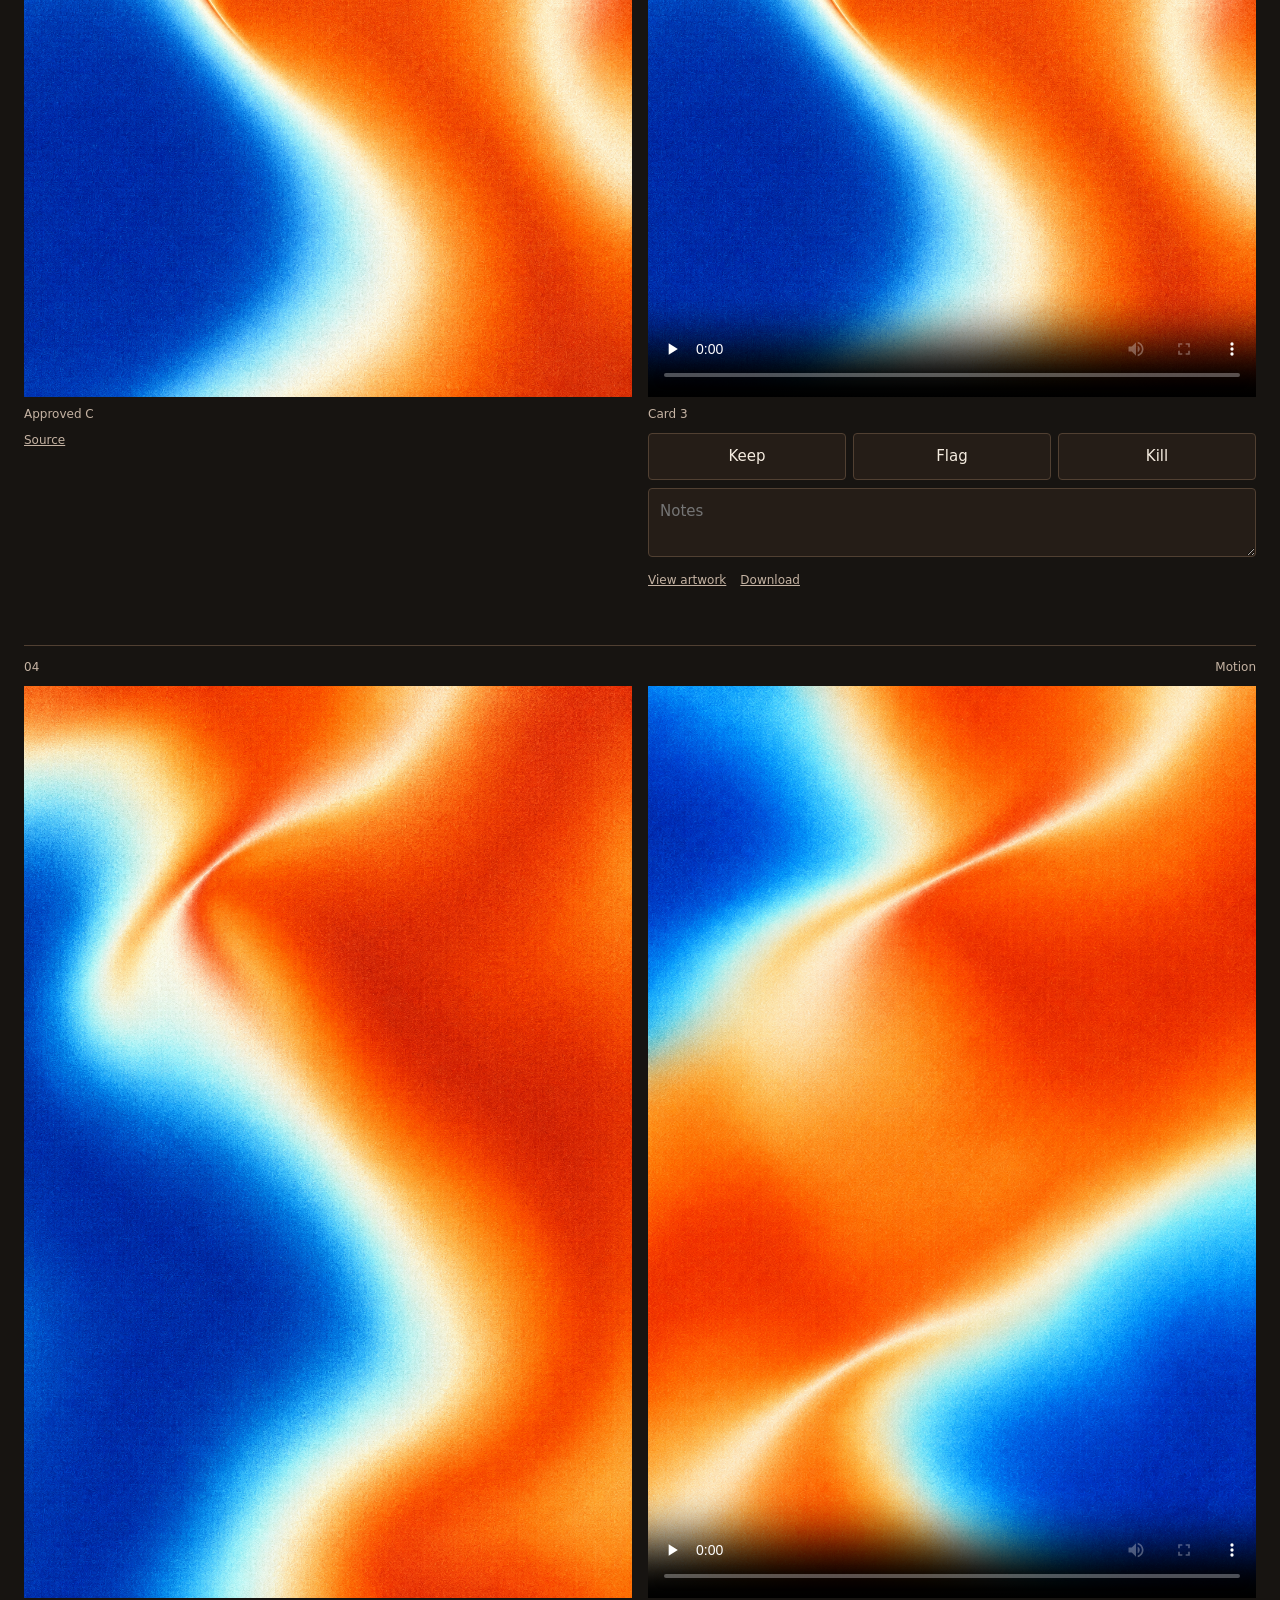
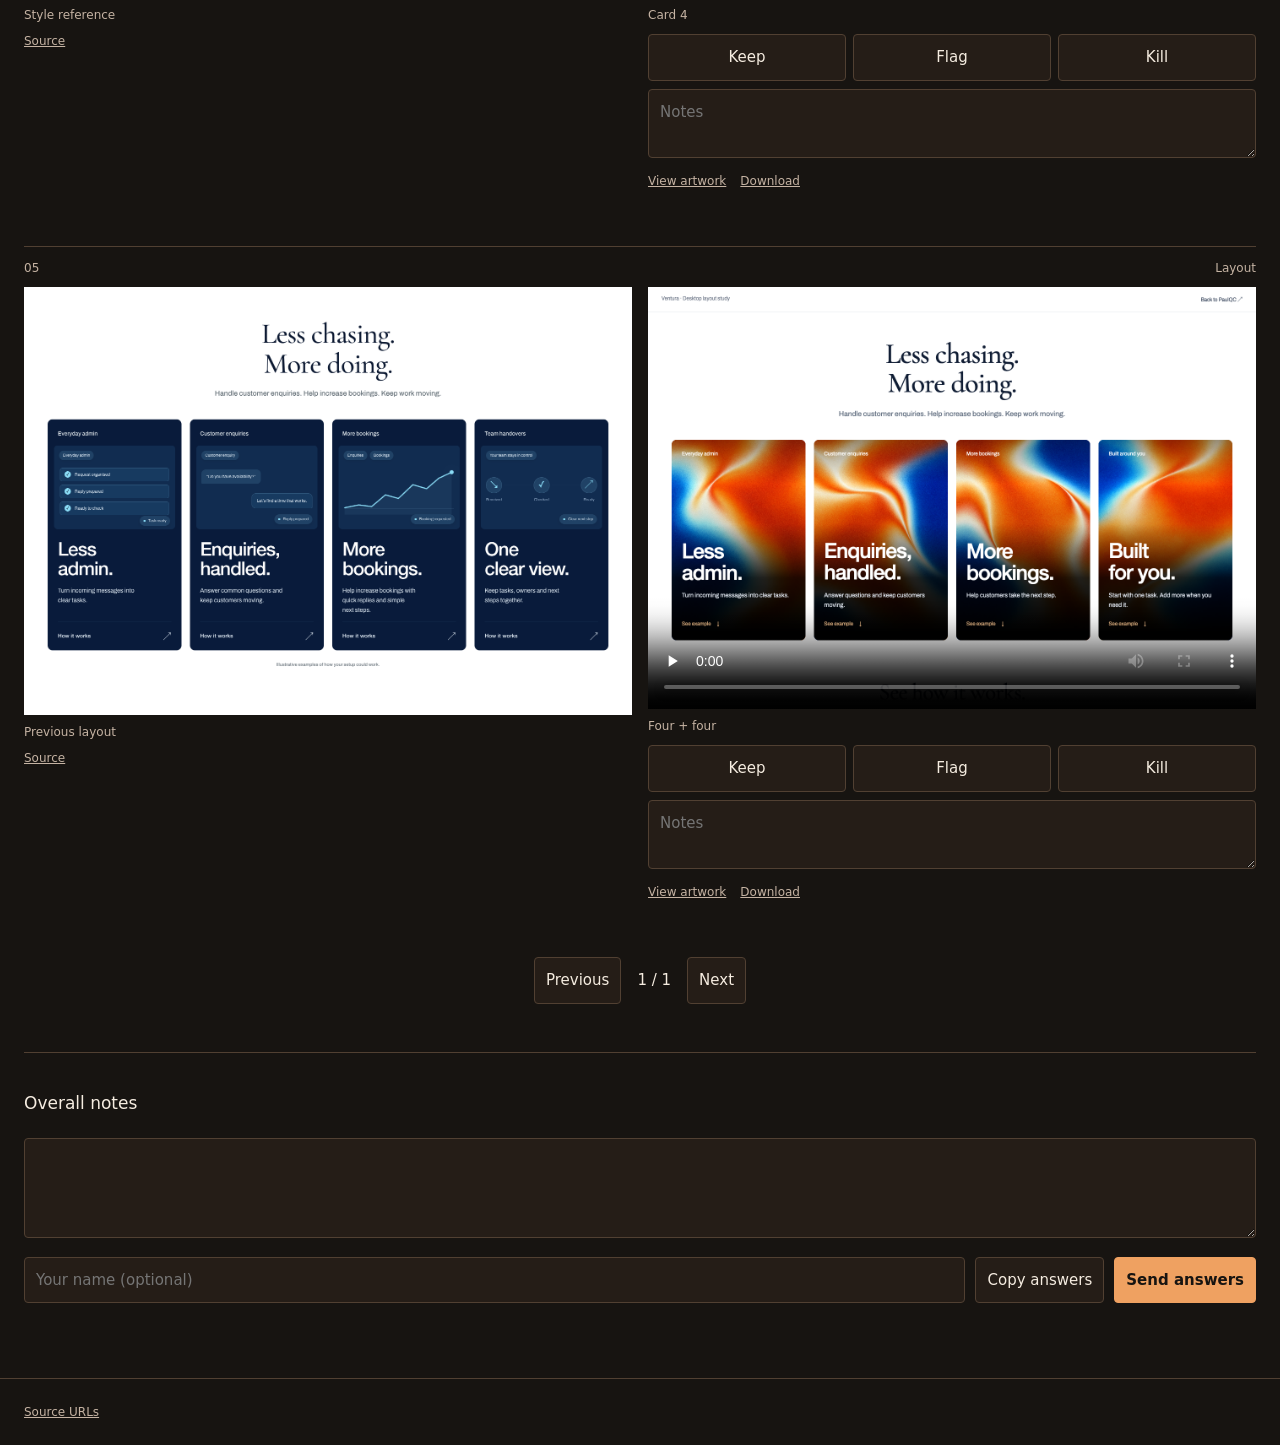
==== commit 1307d728: "Adapt rising columns to Ventura setup stages" ====
--- a/index.html
+++ b/index.html
@@ -1 +1 @@
-<!doctype html><html lang="en"><head><meta charset="utf-8"><meta name="viewport" content="width=device-width,initial-scale=1"><meta name="robots" content="noindex,nofollow"><title>PaulQC</title><link rel="icon" href="favicon.svg"><link rel="stylesheet" href="style.css?v=sorting-bars-3"></head><body><header><h1 id="title">PaulQC</h1><nav><a href="index.html" aria-current="page">Review</a><a href="index.html?view=motion">Motion</a><a href="cards/" target="_blank" rel="noopener">Four cards</a><a href="results.html">Results</a></nav></header><main><p class="preview-link"><a href="cards/">Open the four-card desktop preview ↗</a></p><div class="toolbar"><select id="brand" aria-label="View"><option value="">All views</option></select><span id="count" class="muted"></span></div><div class="grid" id="items"></div><div class="pager"><button id="prev">Previous</button><span id="page"></span><button id="next">Next</button></div><section class="submit"><h2>Overall notes</h2><textarea id="overall" aria-label="Overall notes"></textarea><div class="send-row"><input id="name" aria-label="Your name (optional)" placeholder="Your name (optional)"><button id="copy">Copy answers</button><button id="send">Send answers</button></div><p id="status" class="status" role="status"></p><textarea id="copy-fallback" hidden readonly aria-label="Copy these answers"></textarea></section></main><footer><a href="sources.csv" download>Source URLs</a></footer><script src="config.js"></script><script src="app.js?v=sorting-bars-3"></script></body></html>
+<!doctype html><html lang="en"><head><meta charset="utf-8"><meta name="viewport" content="width=device-width,initial-scale=1"><meta name="robots" content="noindex,nofollow"><title>PaulQC</title><link rel="icon" href="favicon.svg"><link rel="stylesheet" href="style.css?v=rising-bars-4"></head><body><header><h1 id="title">PaulQC</h1><nav><a href="index.html" aria-current="page">Review</a><a href="index.html?view=motion">Motion</a><a href="cards/" target="_blank" rel="noopener">Four cards</a><a href="results.html">Results</a></nav></header><main><p class="preview-link"><a href="cards/">Open the four-card desktop preview ↗</a></p><div class="toolbar"><select id="brand" aria-label="View"><option value="">All views</option></select><span id="count" class="muted"></span></div><div class="grid" id="items"></div><div class="pager"><button id="prev">Previous</button><span id="page"></span><button id="next">Next</button></div><section class="submit"><h2>Overall notes</h2><textarea id="overall" aria-label="Overall notes"></textarea><div class="send-row"><input id="name" aria-label="Your name (optional)" placeholder="Your name (optional)"><button id="copy">Copy answers</button><button id="send">Send answers</button></div><p id="status" class="status" role="status"></p><textarea id="copy-fallback" hidden readonly aria-label="Copy these answers"></textarea></section></main><footer><a href="sources.csv" download>Source URLs</a></footer><script src="config.js"></script><script src="app.js?v=rising-bars-4"></script></body></html>
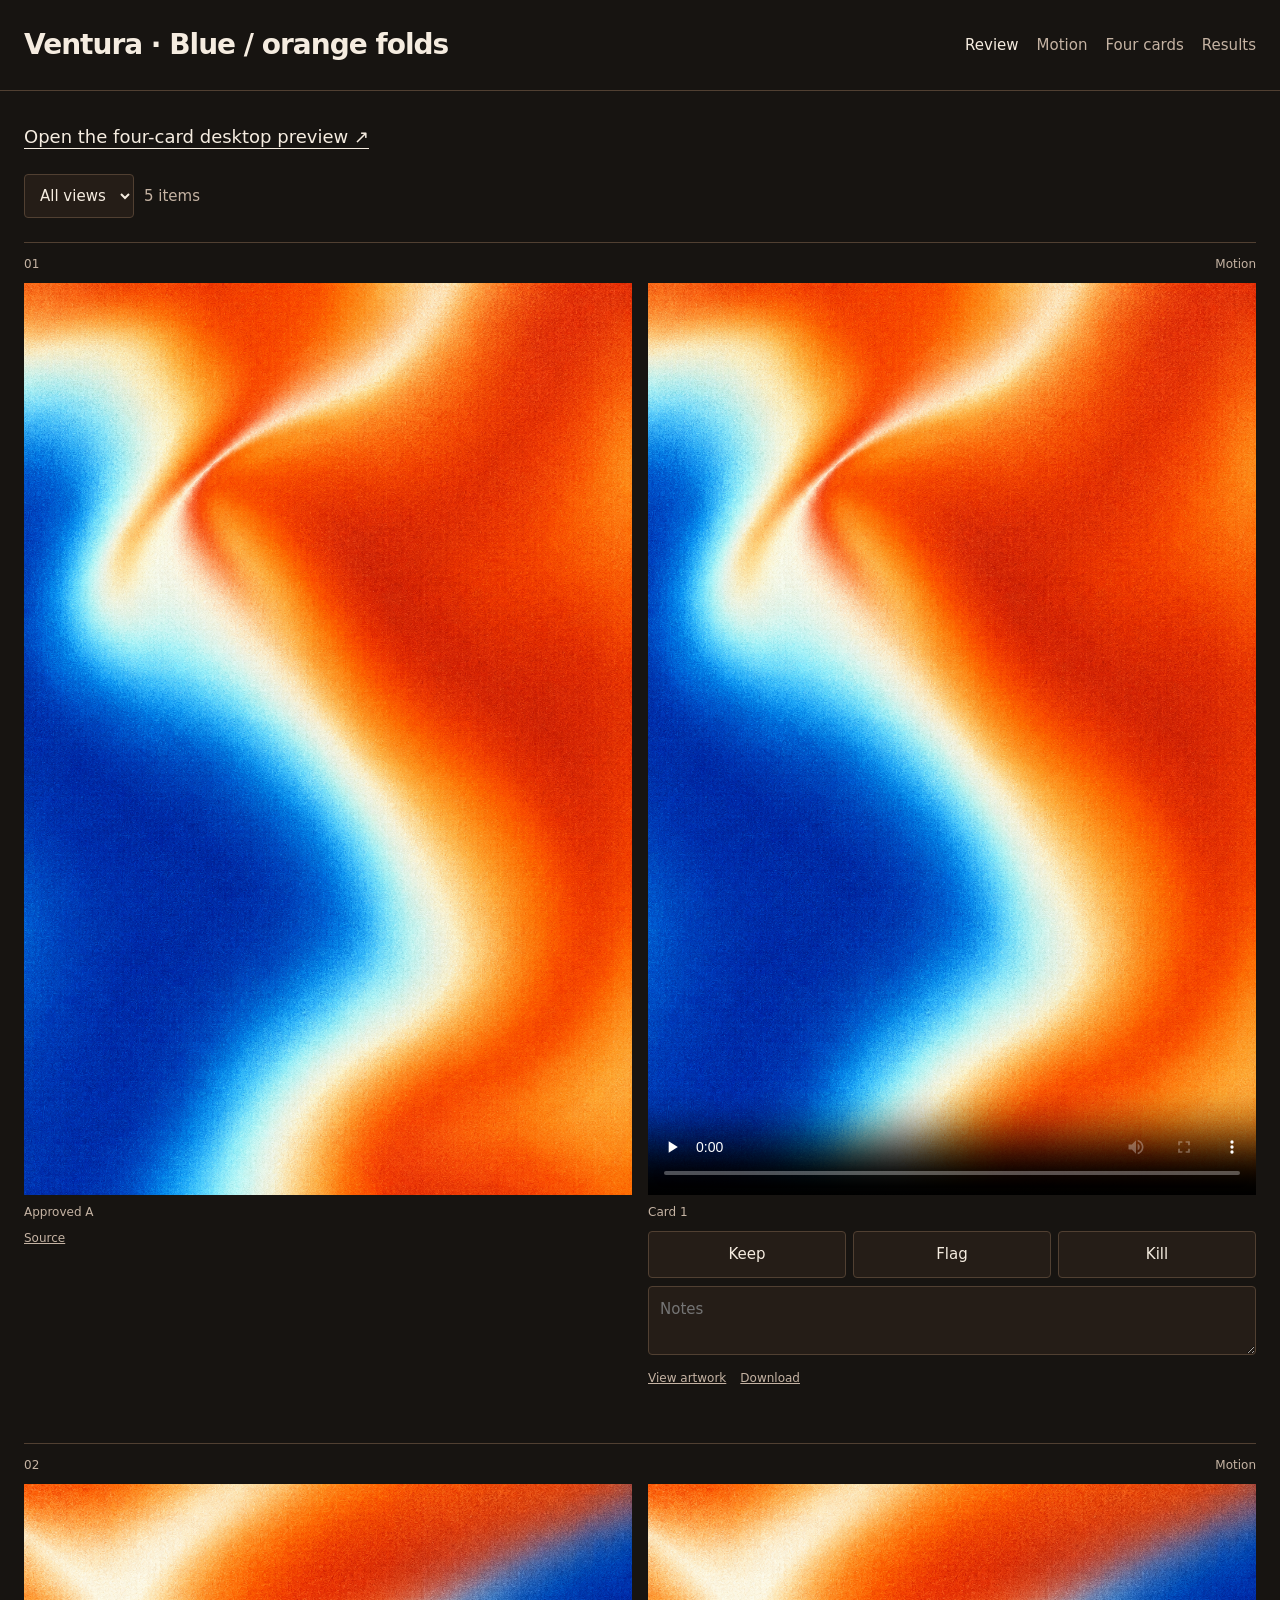
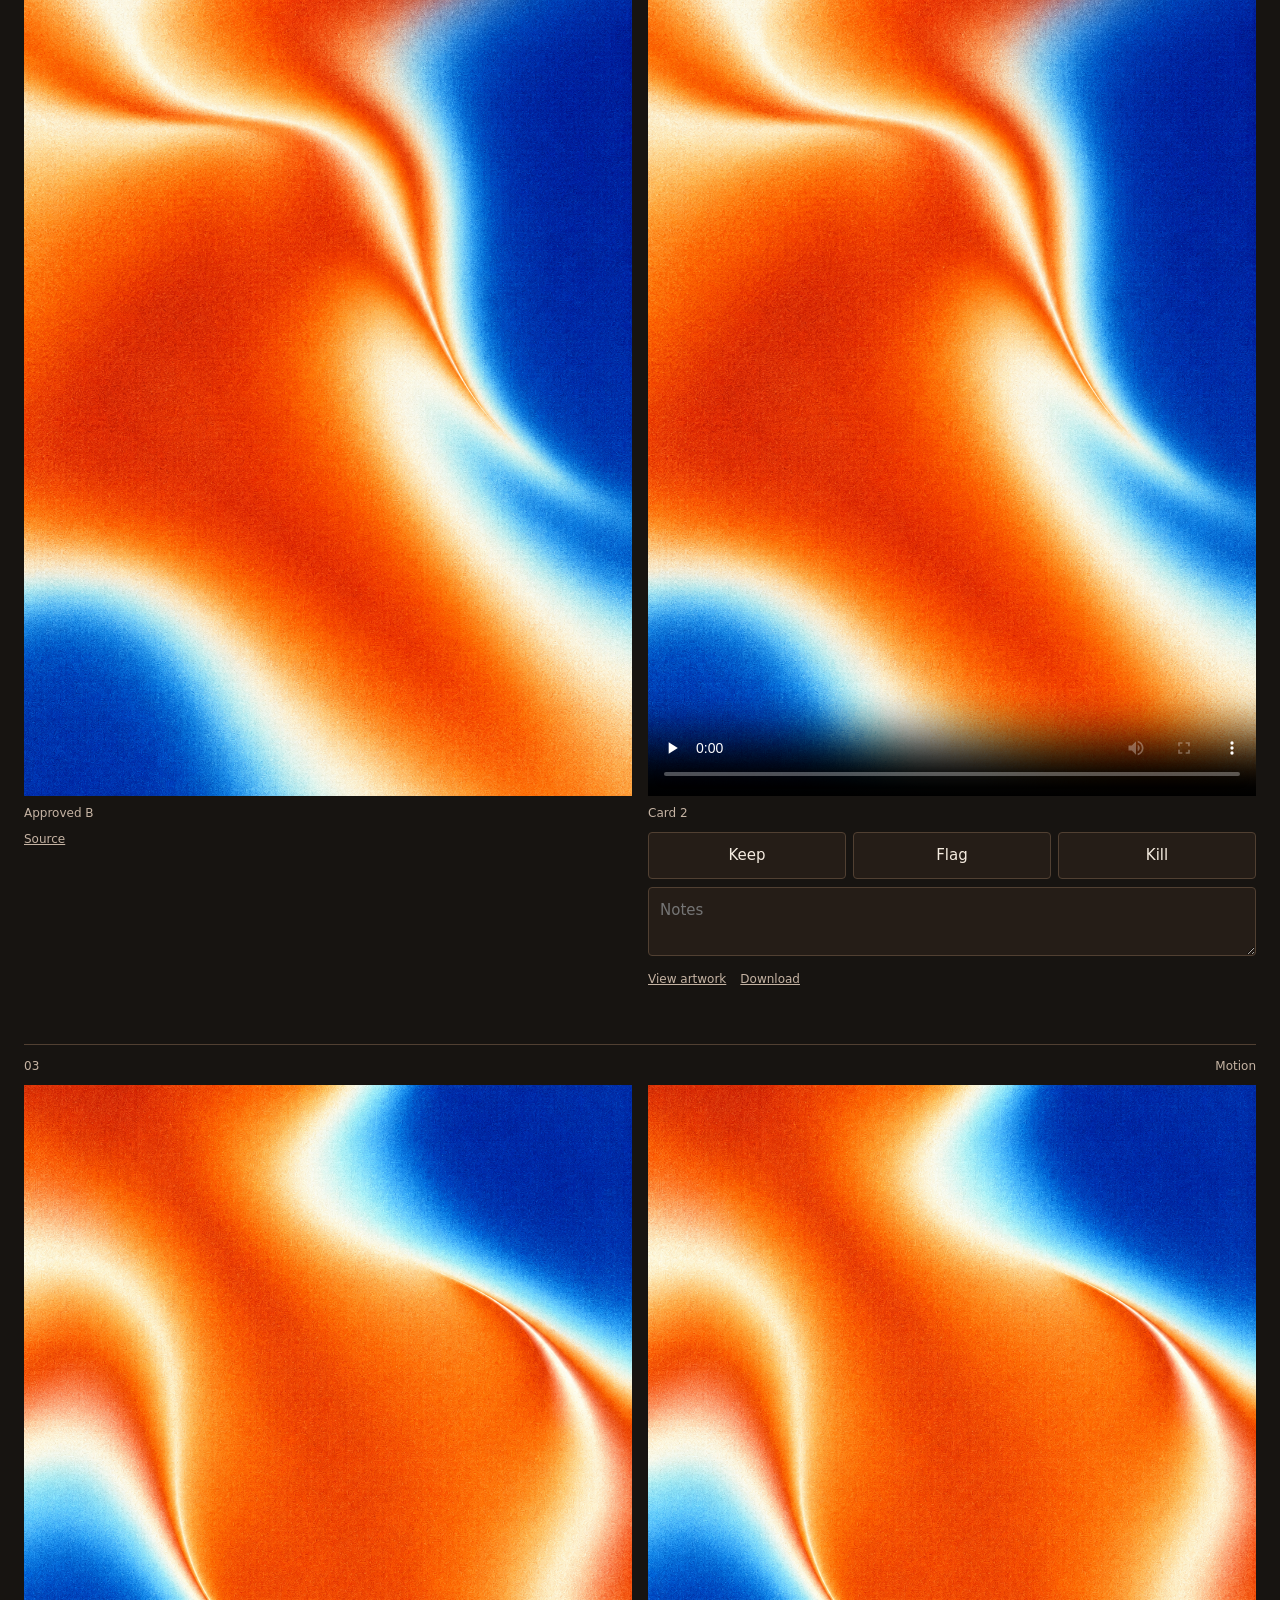
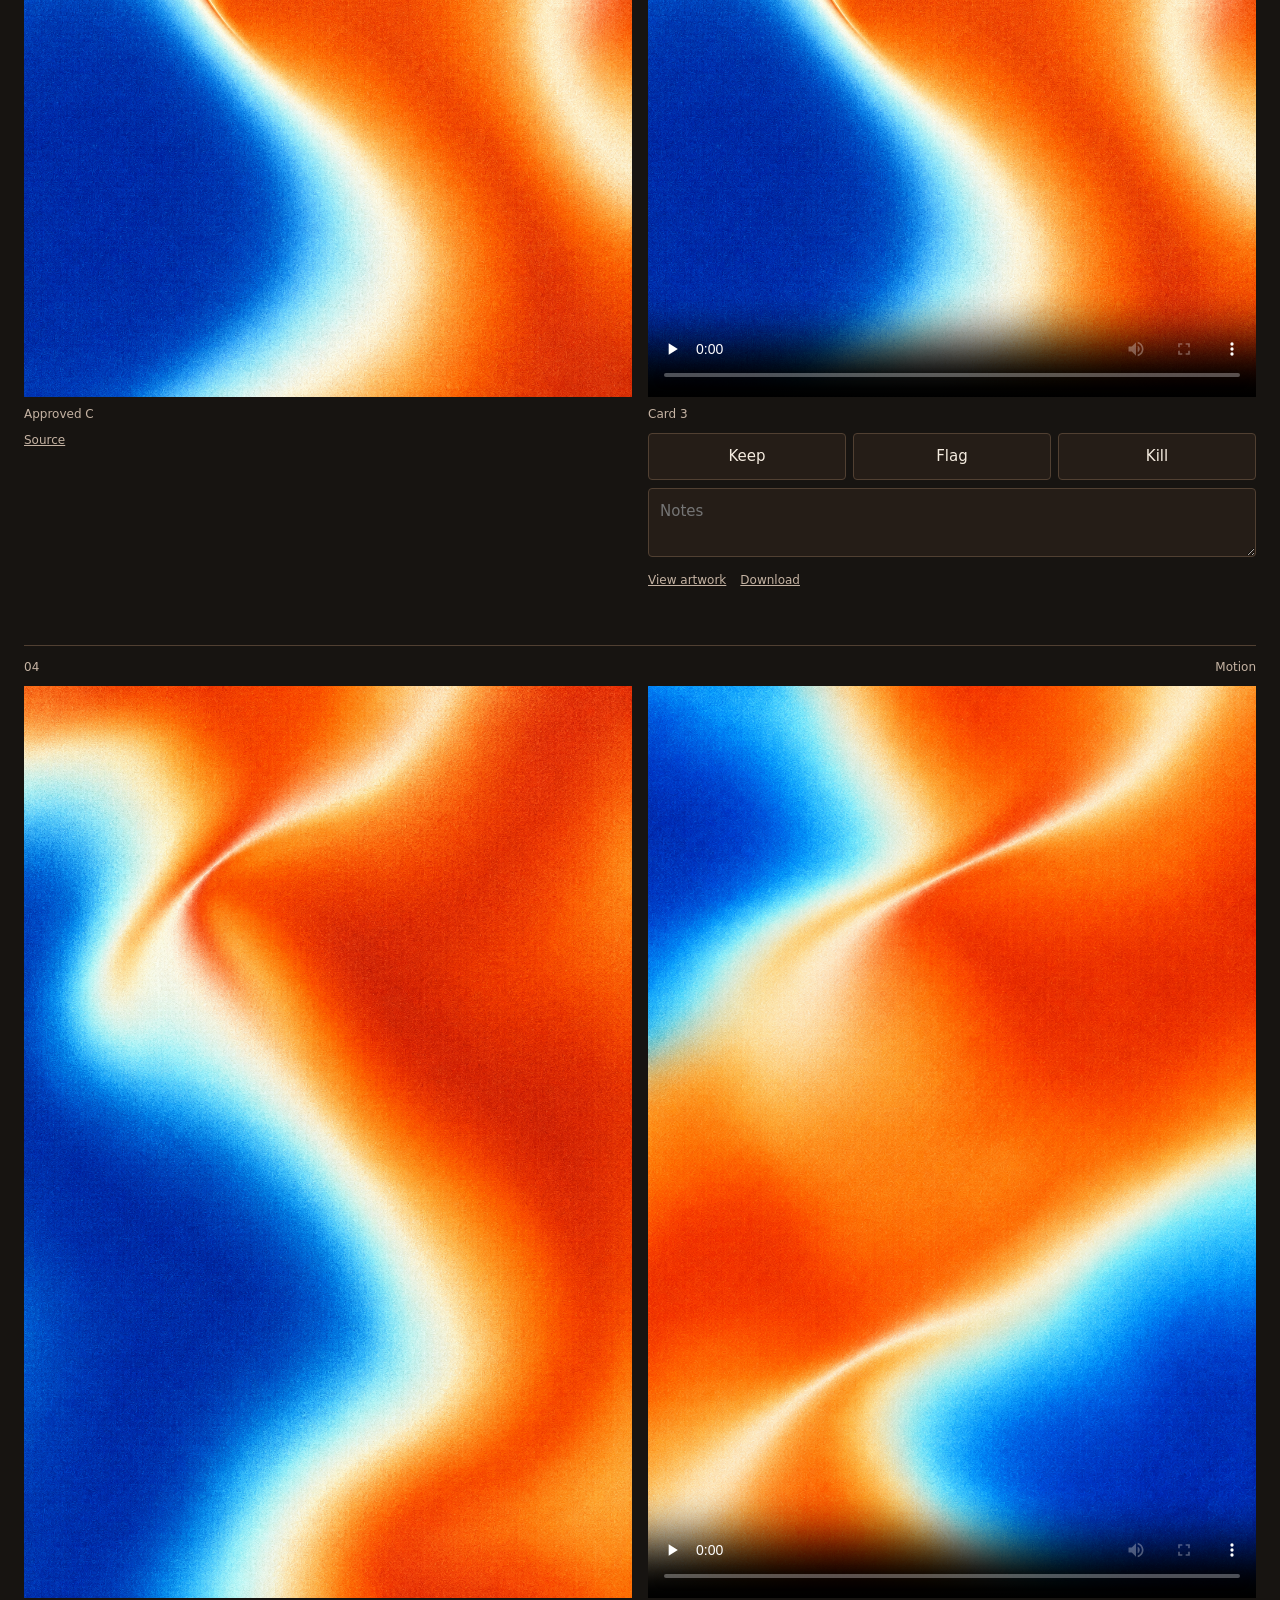
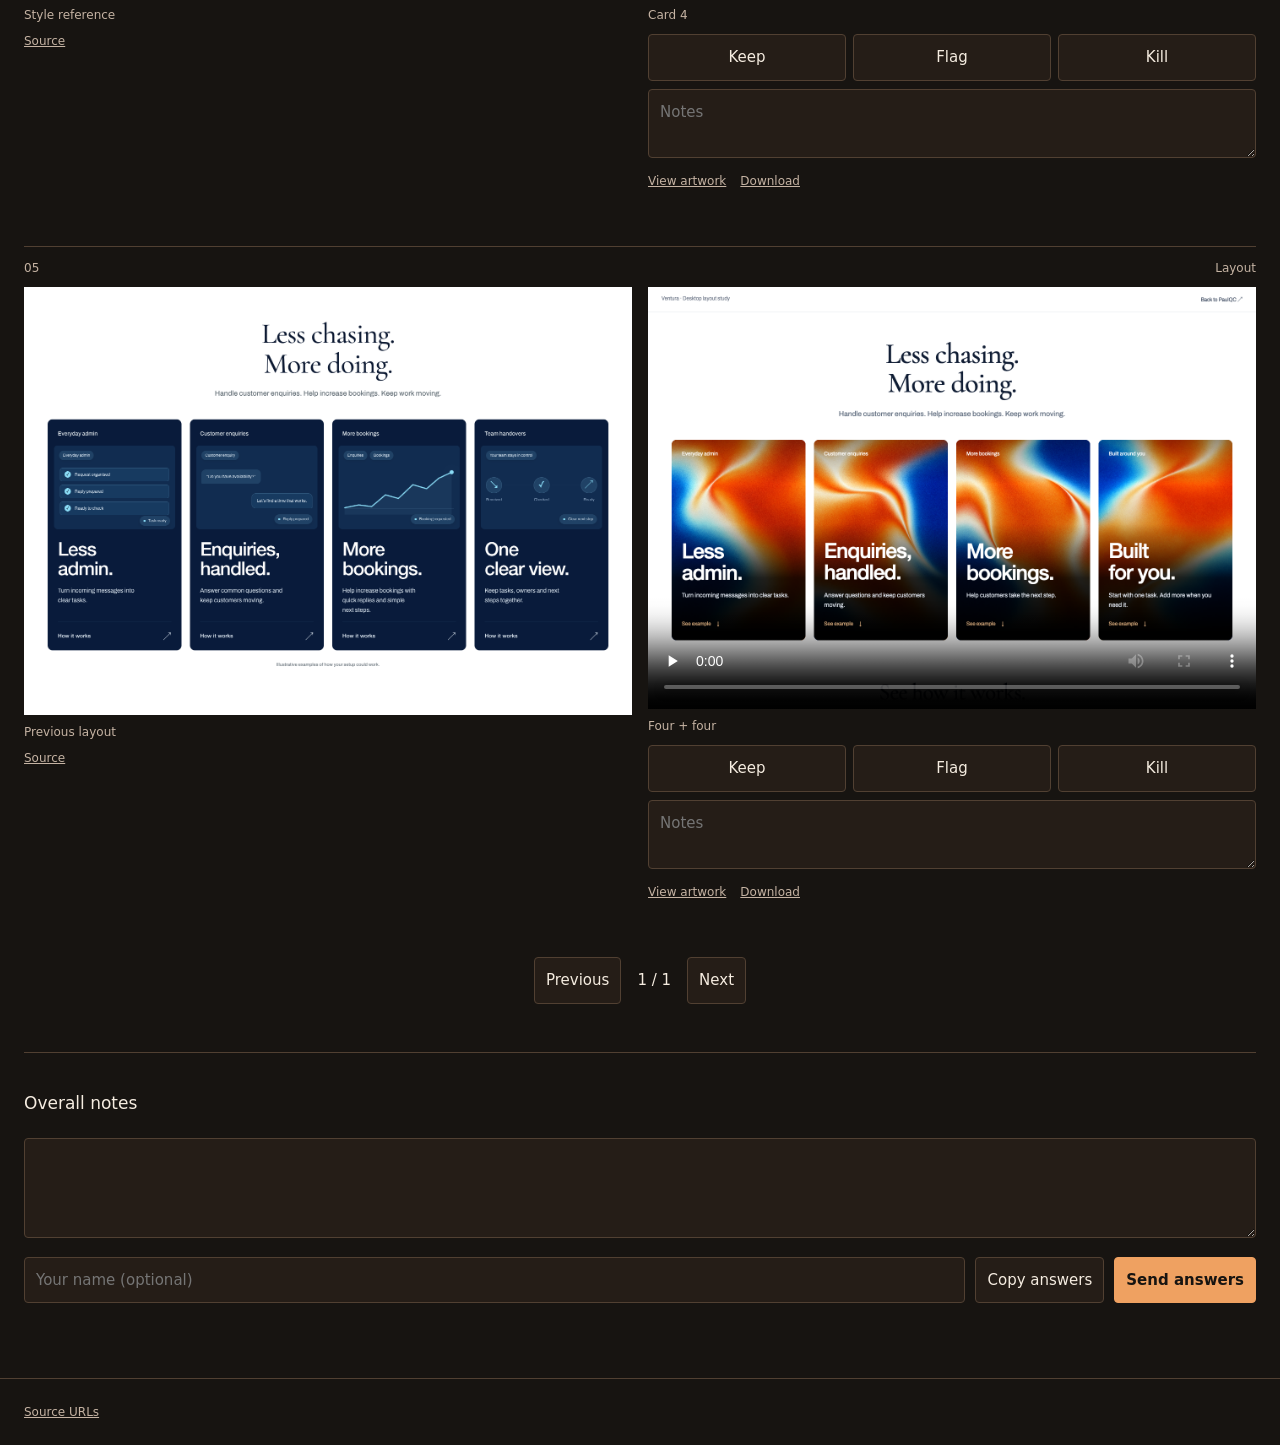
==== commit 2063ac5a: "Adapt cycling enquiry stack with Ventura labels" ====
--- a/index.html
+++ b/index.html
@@ -1 +1 @@
-<!doctype html><html lang="en"><head><meta charset="utf-8"><meta name="viewport" content="width=device-width,initial-scale=1"><meta name="robots" content="noindex,nofollow"><title>PaulQC</title><link rel="icon" href="favicon.svg"><link rel="stylesheet" href="style.css?v=rising-bars-4"></head><body><header><h1 id="title">PaulQC</h1><nav><a href="index.html" aria-current="page">Review</a><a href="index.html?view=motion">Motion</a><a href="cards/" target="_blank" rel="noopener">Four cards</a><a href="results.html">Results</a></nav></header><main><p class="preview-link"><a href="cards/">Open the four-card desktop preview ↗</a></p><div class="toolbar"><select id="brand" aria-label="View"><option value="">All views</option></select><span id="count" class="muted"></span></div><div class="grid" id="items"></div><div class="pager"><button id="prev">Previous</button><span id="page"></span><button id="next">Next</button></div><section class="submit"><h2>Overall notes</h2><textarea id="overall" aria-label="Overall notes"></textarea><div class="send-row"><input id="name" aria-label="Your name (optional)" placeholder="Your name (optional)"><button id="copy">Copy answers</button><button id="send">Send answers</button></div><p id="status" class="status" role="status"></p><textarea id="copy-fallback" hidden readonly aria-label="Copy these answers"></textarea></section></main><footer><a href="sources.csv" download>Source URLs</a></footer><script src="config.js"></script><script src="app.js?v=rising-bars-4"></script></body></html>
+<!doctype html><html lang="en"><head><meta charset="utf-8"><meta name="viewport" content="width=device-width,initial-scale=1"><meta name="robots" content="noindex,nofollow"><title>PaulQC</title><link rel="icon" href="favicon.svg"><link rel="stylesheet" href="style.css?v=enquiry-stack-5"></head><body><header><h1 id="title">PaulQC</h1><nav><a href="index.html" aria-current="page">Review</a><a href="index.html?view=motion">Motion</a><a href="cards/" target="_blank" rel="noopener">Four cards</a><a href="results.html">Results</a></nav></header><main><p class="preview-link"><a href="cards/">Open the four-card desktop preview ↗</a></p><div class="toolbar"><select id="brand" aria-label="View"><option value="">All views</option></select><span id="count" class="muted"></span></div><div class="grid" id="items"></div><div class="pager"><button id="prev">Previous</button><span id="page"></span><button id="next">Next</button></div><section class="submit"><h2>Overall notes</h2><textarea id="overall" aria-label="Overall notes"></textarea><div class="send-row"><input id="name" aria-label="Your name (optional)" placeholder="Your name (optional)"><button id="copy">Copy answers</button><button id="send">Send answers</button></div><p id="status" class="status" role="status"></p><textarea id="copy-fallback" hidden readonly aria-label="Copy these answers"></textarea></section></main><footer><a href="sources.csv" download>Source URLs</a></footer><script src="config.js"></script><script src="app.js?v=enquiry-stack-5"></script></body></html>
